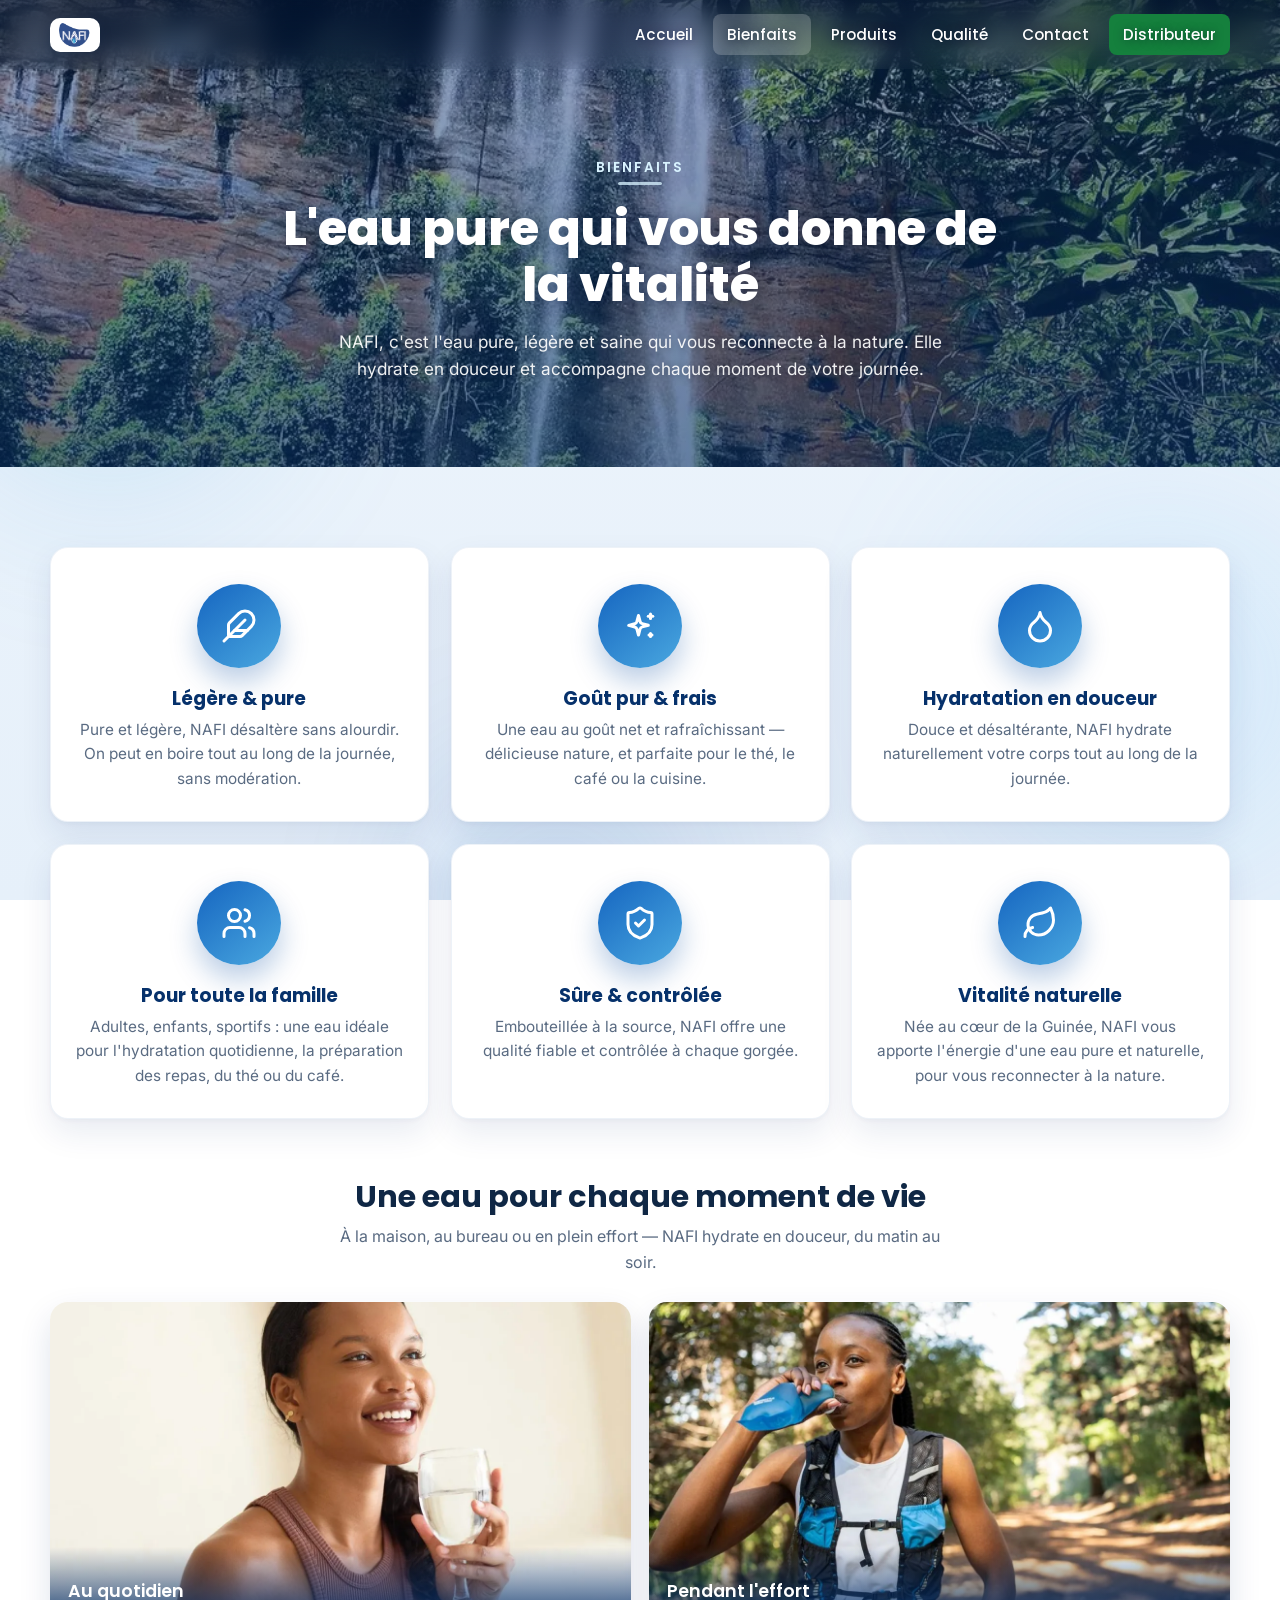
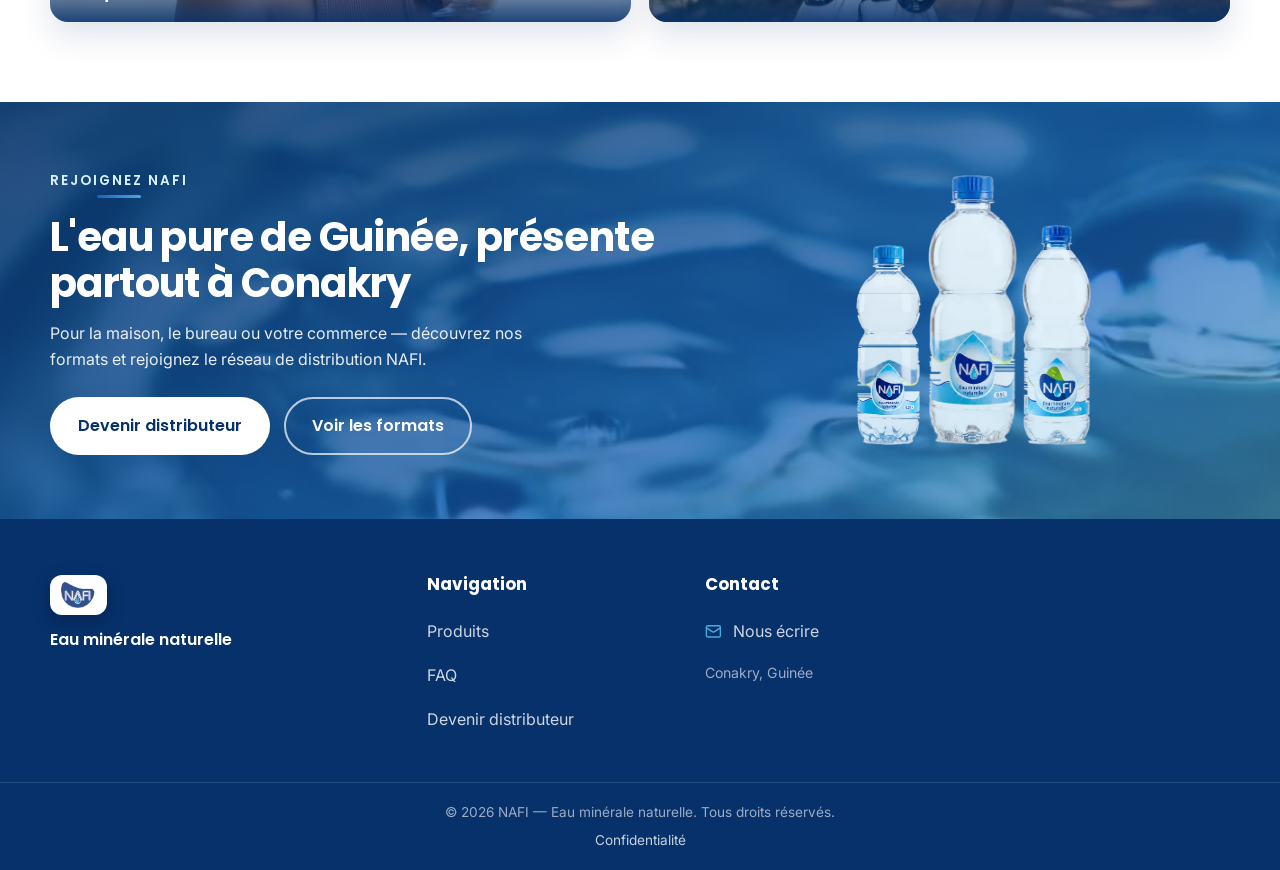
==== bienfaits.html @ 467e8931 "Retrait de l'effet gouttes d'eau (pluie + éclaboussure au clic) - Supprime js/water-drops.js et son " ====
<!DOCTYPE html>
<html lang="fr">
<head>
  <meta charset="UTF-8" />
  <meta name="viewport" content="width=device-width, initial-scale=1.0" />
  <link rel="canonical" href="https://www.eaunafi.com/bienfaits.html" />
  <meta name="theme-color" content="#06316b" />
  <title>Les bienfaits — NAFI eau minérale naturelle</title>
  <meta name="description" content="Pourquoi choisir NAFI : une eau pure, légère et idéale pour toute la famille au quotidien." />
  <link rel="icon" type="image/png" href="images/favicon.png?v=18" />
  <link rel="apple-touch-icon" href="images/apple-touch-icon.png" />
  <link rel="preconnect" href="https://fonts.googleapis.com" />
  <link rel="preconnect" href="https://fonts.gstatic.com" crossorigin />
  <link href="https://fonts.googleapis.com/css2?family=Poppins:wght@400;500;600;700;800&family=Inter:wght@400;500;600&display=swap" rel="stylesheet" />
  <link rel="stylesheet" href="css/style.css?v=18" />
</head>
<body class="page-inner has-banner">
  <a class="skip-link" href="#bienfaits">Aller au contenu</a>

  <div class="scroll-progress" id="scrollProgress" aria-hidden="true"></div>

  <svg width="0" height="0" style="position:absolute" aria-hidden="true" focusable="false">
    <defs>
      <symbol id="i-drop" viewBox="0 0 24 24"><path d="M12 22a7 7 0 0 0 7-7c0-2-1-3.9-3-5.5s-3.5-4-4-6.5c-.5 2.5-2 4.9-4 6.5C6 11.1 5 13 5 15a7 7 0 0 0 7 7z"/></symbol>
      <symbol id="i-shield" viewBox="0 0 24 24"><path d="M20 13c0 5-3.5 7.5-7.66 8.95a1 1 0 0 1-.67-.01C7.5 20.5 4 18 4 13V6a1 1 0 0 1 1-1c2 0 4.5-1.2 6.24-2.72a1.17 1.17 0 0 1 1.52 0C14.51 3.81 17 5 19 5a1 1 0 0 1 1 1z"/></symbol>
      <symbol id="i-shield-check" viewBox="0 0 24 24"><path d="M20 13c0 5-3.5 7.5-7.66 8.95a1 1 0 0 1-.67-.01C7.5 20.5 4 18 4 13V6a1 1 0 0 1 1-1c2 0 4.5-1.2 6.24-2.72a1.17 1.17 0 0 1 1.52 0C14.51 3.81 17 5 19 5a1 1 0 0 1 1 1z"/><path d="m9 12 2 2 4-4"/></symbol>
      <symbol id="i-check" viewBox="0 0 24 24"><circle cx="12" cy="12" r="10"/><path d="m9 12 2 2 4-4"/></symbol>
      <symbol id="i-feather" viewBox="0 0 24 24"><path d="M12.67 19a2 2 0 0 0 1.42-.59l6.15-6.17a6 6 0 0 0-8.49-8.49L5.59 9.91A2 2 0 0 0 5 11.33V18a1 1 0 0 0 1 1z"/><path d="M16 8 2 22"/><path d="M17.5 15H9"/></symbol>
      <symbol id="i-salt" viewBox="0 0 24 24"><path d="M7 11a5 5 0 0 1 10 0"/><path d="M7 11h10v9a1 1 0 0 1-1 1H8a1 1 0 0 1-1-1z"/><path d="M10 7.5v.01"/><path d="M14 7.5v.01"/><path d="M12 6v.01"/></symbol>
      <symbol id="i-scale" viewBox="0 0 24 24"><path d="m16 16 3-8 3 8c-.87.65-1.92 1-3 1s-2.13-.35-3-1z"/><path d="m2 16 3-8 3 8c-.87.65-1.92 1-3 1s-2.13-.35-3-1z"/><path d="M7 21h10"/><path d="M12 3v18"/><path d="M3 7h2c2 0 5-1 7-2 2 1 5 2 7 2h2"/></symbol>
      <symbol id="i-family" viewBox="0 0 24 24"><path d="M16 21v-2a4 4 0 0 0-4-4H6a4 4 0 0 0-4 4v2"/><circle cx="9" cy="7" r="4"/><path d="M22 21v-2a4 4 0 0 0-3-3.87"/><path d="M16 3.13a4 4 0 0 1 0 7.75"/></symbol>
      <symbol id="i-leaf" viewBox="0 0 24 24"><path d="M11 20A7 7 0 0 1 9.8 6.1C15.5 5 17 4.48 19 2c1 2 2 4.18 2 8 0 5.5-4.78 10-10 10z"/><path d="M2 21c0-3 1.85-5.36 5.08-6"/></symbol>
      <symbol id="i-mountain" viewBox="0 0 24 24"><path d="m8 3 4 8 5-5 5 15H2z"/></symbol>
      <symbol id="i-filter" viewBox="0 0 24 24"><path d="M22 3H2l8 9.46V19l4 2v-8.54z"/></symbol>
      <symbol id="i-sparkles" viewBox="0 0 24 24"><path d="M9.94 14.06a2 2 0 0 0-1.44-1.44l-4.06-1.06 4.06-1.06A2 2 0 0 0 9.94 9L11 4.94 12.06 9a2 2 0 0 0 1.44 1.44l4.06 1.06-4.06 1.06A2 2 0 0 0 12.06 14L11 18.06z"/><path d="M19 4v3"/><path d="M20.5 5.5h-3"/><path d="M19 17v2"/><path d="M20 18h-2"/></symbol>
      <symbol id="i-flask" viewBox="0 0 24 24"><path d="M14 2v6a2 2 0 0 0 .24.96l5.51 10.08A2 2 0 0 1 18 22H6a2 2 0 0 1-1.75-2.96l5.51-10.08A2 2 0 0 0 10 8V2"/><path d="M6.45 15h11.1"/><path d="M8.5 2h7"/></symbol>
      <symbol id="i-factory" viewBox="0 0 24 24"><path d="M2 20a2 2 0 0 0 2 2h16a2 2 0 0 0 2-2V8l-7 5V8l-7 5V4a2 2 0 0 0-2-2H4a2 2 0 0 0-2 2z"/><path d="M7 18h.01"/><path d="M12 18h.01"/><path d="M17 18h.01"/></symbol>
      <symbol id="i-truck" viewBox="0 0 24 24"><path d="M14 18V6a2 2 0 0 0-2-2H4a2 2 0 0 0-2 2v11a1 1 0 0 0 1 1h2"/><path d="M14 9h4l4 4v4a1 1 0 0 1-1 1h-2"/><circle cx="7.5" cy="18.5" r="2.5"/><circle cx="17.5" cy="18.5" r="2.5"/></symbol>
      <symbol id="i-target" viewBox="0 0 24 24"><circle cx="12" cy="12" r="10"/><circle cx="12" cy="12" r="6"/><circle cx="12" cy="12" r="2"/></symbol>
      <symbol id="i-globe" viewBox="0 0 24 24"><circle cx="12" cy="12" r="10"/><path d="M12 2a14.5 14.5 0 0 0 0 20 14.5 14.5 0 0 0 0-20"/><path d="M2 12h20"/></symbol>
      <symbol id="i-phone" viewBox="0 0 24 24"><path d="M13.83 16.57a1 1 0 0 0 1.21-.3l.36-.47A2 2 0 0 1 17 15h3a2 2 0 0 1 2 2v3a2 2 0 0 1-2 2A18 18 0 0 1 2 4a2 2 0 0 1 2-2h3a2 2 0 0 1 2 2v3a2 2 0 0 1-.8 1.6l-.47.35a1 1 0 0 0-.29 1.23 14 14 0 0 0 6.39 6.39z"/></symbol>
      <symbol id="i-mail" viewBox="0 0 24 24"><rect width="20" height="16" x="2" y="4" rx="2"/><path d="m22 7-8.97 5.7a1.94 1.94 0 0 1-2.06 0L2 7"/></symbol>
      <symbol id="i-chat" viewBox="0 0 24 24"><path d="M7.9 20A9 9 0 1 0 4 16.1L2 22z"/></symbol>
      <symbol id="i-file" viewBox="0 0 24 24"><path d="M15 2H6a2 2 0 0 0-2 2v16a2 2 0 0 0 2 2h12a2 2 0 0 0 2-2V7z"/><path d="M14 2v4a2 2 0 0 0 2 2h4"/><path d="M16 13H8"/><path d="M16 17H8"/><path d="M10 9H8"/></symbol>
      <symbol id="i-handshake" viewBox="0 0 24 24"><path d="m11 17 2 2a1 1 0 1 0 3-3"/><path d="m14 14 2.5 2.5a1 1 0 1 0 3-3l-3.88-3.88a3 3 0 0 0-4.24 0l-.88.88a1 1 0 1 1-3-3l2.81-2.81a5.79 5.79 0 0 1 7.06-.87l.47.28a2 2 0 0 0 1.42.25L21 4"/><path d="m21 3 1 11h-2"/><path d="M3 3 2 14l6.5 6.5a1 1 0 1 0 3-3"/><path d="M3 4h8"/></symbol>
      <symbol id="i-facebook" viewBox="0 0 24 24"><path d="M22 12a10 10 0 1 0-11.56 9.88v-6.99H7.9V12h2.54V9.8c0-2.5 1.49-3.89 3.78-3.89 1.09 0 2.24.2 2.24.2v2.46h-1.26c-1.24 0-1.63.77-1.63 1.56V12h2.78l-.44 2.89h-2.34v6.99A10 10 0 0 0 22 12z"/></symbol>
      <symbol id="i-instagram" viewBox="0 0 24 24"><rect width="20" height="20" x="2" y="2" rx="5"/><path d="M16 11.37A4 4 0 1 1 12.63 8 4 4 0 0 1 16 11.37z"/><line x1="17.5" x2="17.51" y1="6.5" y2="6.5"/></symbol>
      <symbol id="i-flag-gn" viewBox="0 0 30 20" preserveAspectRatio="none"><rect width="10" height="20" x="0" fill="#ce1126"/><rect width="10" height="20" x="10" fill="#fcd116"/><rect width="10" height="20" x="20" fill="#009460"/></symbol>
    </defs>
  </svg>

  <!-- ===================== NAVBAR ===================== -->
  <header class="navbar" id="navbar">
    <div class="container nav-inner">
      <a href="index.html" class="brand" aria-label="NAFI - Accueil">
        <img src="images/logo-nafi.png" alt="Logo NAFI" class="brand-logo" data-fallback="logo" />
      </a>

      <nav class="nav-links" id="navLinks" aria-label="Navigation principale">
        <a href="index.html">Accueil</a>
        <a href="bienfaits.html" class="active">Bienfaits</a>
        <a href="produits.html">Produits</a>
        <a href="qualite.html">Qualité</a>
        <a href="contact.html">Contact</a>
        <a href="contact.html#distributeur" class="nav-cta">Distributeur</a>
      </nav>

      <button class="burger" id="burger" aria-label="Ouvrir le menu" aria-expanded="false">
        <span></span><span></span><span></span>
      </button>
    </div>
  </header>

  <!-- ===================== EN-TÊTE DE PAGE ===================== -->
  <section class="page-hero page-hero--bienfaits" aria-label="Bienfaits NAFI">
    <div class="container page-hero-inner reveal">
      <span class="eyebrow">Bienfaits</span>
      <h1>L'eau pure qui vous donne de la vitalité</h1>
      <p class="lead">NAFI, c'est l'eau pure, légère et saine qui vous reconnecte à la nature. Elle hydrate en douceur et accompagne chaque moment de votre journée.</p>
    </div>
  </section>

<section class="section bienfaits" id="bienfaits">
    <div class="container">

      <div class="benefits-grid">
        <article class="benefit-card reveal">
          <div class="benefit-icon"><svg class="ico" aria-hidden="true"><use href="#i-feather"/></svg></div>
          <h3>Légère &amp; pure</h3>
          <p>Pure et légère, NAFI désaltère sans alourdir. On peut en boire tout au long de la journée, sans modération.</p>
        </article>

        <article class="benefit-card reveal">
          <div class="benefit-icon"><svg class="ico" aria-hidden="true"><use href="#i-sparkles"/></svg></div>
          <h3>Goût pur &amp; frais</h3>
          <p>Une eau au goût net et rafraîchissant — délicieuse nature, et parfaite pour le thé, le café ou la cuisine.</p>
        </article>

        <article class="benefit-card reveal">
          <div class="benefit-icon"><svg class="ico" aria-hidden="true"><use href="#i-drop"/></svg></div>
          <h3>Hydratation en douceur</h3>
          <p>Douce et désaltérante, NAFI hydrate naturellement votre corps tout au long de la journée.</p>
        </article>

        <article class="benefit-card reveal">
          <div class="benefit-icon"><svg class="ico" aria-hidden="true"><use href="#i-family"/></svg></div>
          <h3>Pour toute la famille</h3>
          <p>Adultes, enfants, sportifs : une eau idéale pour l'hydratation quotidienne, la préparation des repas, du thé ou du café.</p>
        </article>

        <article class="benefit-card reveal">
          <div class="benefit-icon"><svg class="ico" aria-hidden="true"><use href="#i-shield-check"/></svg></div>
          <h3>Sûre &amp; contrôlée</h3>
          <p>Embouteillée à la source, NAFI offre une qualité fiable et contrôlée à chaque gorgée.</p>
        </article>

        <article class="benefit-card reveal">
          <div class="benefit-icon"><svg class="ico" aria-hidden="true"><use href="#i-leaf"/></svg></div>
          <h3>Vitalité naturelle</h3>
          <p>Née au cœur de la Guinée, NAFI vous apporte l'énergie d'une eau pure et naturelle, pour vous reconnecter à la nature.</p>
        </article>
      </div>

      <!-- Bande lifestyle : une eau pour chaque moment -->
      <div class="lifestyle-head reveal">
        <h3>Une eau pour chaque moment de vie</h3>
        <p>À la maison, au bureau ou en plein effort — NAFI hydrate en douceur, du matin au soir.</p>
      </div>
      <div class="lifestyle-strip reveal">
        <figure class="ls-item">
          <picture><source srcset="images/lifestyle/quotidien.webp" type="image/webp" /><img src="images/lifestyle/quotidien.jpg" alt="Jeune femme souriante buvant un verre d'eau NAFI" loading="lazy" /></picture>
          <figcaption>Au quotidien</figcaption>
        </figure>
        <figure class="ls-item">
          <picture><source srcset="images/lifestyle/sport.webp" type="image/webp" /><img src="images/lifestyle/sport.jpg" alt="Sportive s'hydratant pendant une course en forêt" loading="lazy" /></picture>
          <figcaption>Pendant l'effort</figcaption>
        </figure>
      </div>
    </div>
  </section>

<section class="cta-banner" aria-label="Rejoindre NAFI">
    <video class="cta-video" autoplay muted loop playsinline preload="auto" poster="videos/water-ripples.jpg" aria-hidden="true"><source src="videos/water-ripples.mp4" type="video/mp4" /></video>
    <div class="cta-vidtint" aria-hidden="true"></div>
    <div class="cta-bubbles" aria-hidden="true"><span></span><span></span><span></span><span></span><span></span></div>
    <div class="container cta-inner">
      <div class="cta-text reveal">
        <span class="eyebrow eyebrow--light">Rejoignez NAFI</span>
        <h2>L'eau pure de Guinée, présente partout à Conakry</h2>
        <p>Pour la maison, le bureau ou votre commerce — découvrez nos formats et rejoignez le réseau de distribution NAFI.</p>
        <div class="cta-actions">
          <a href="contact.html#distributeur" class="btn btn-light">Devenir distributeur</a>
          <a href="produits.html" class="btn btn-outline-light">Voir les formats</a>
        </div>
      </div>
      <div class="cta-bottles reveal" aria-hidden="true">
        <picture><source srcset="images/bottles/nafi-033.webp" type="image/webp" /><img src="images/bottles/nafi-033.png" alt="" class="cta-bottle cta-bottle--sm" loading="lazy" /></picture>
        <picture><source srcset="images/bottles/nafi-05.webp" type="image/webp" /><img src="images/bottles/nafi-05.png" alt="" class="cta-bottle cta-bottle--lg" loading="lazy" /></picture>
        <picture><source srcset="images/bottles/nafi-15.webp" type="image/webp" /><img src="images/bottles/nafi-15.png" alt="" class="cta-bottle cta-bottle--md" loading="lazy" /></picture>
      </div>
    </div>
  </section>

<footer class="footer">
    <div class="container footer-inner">
      <div class="footer-brand">
        <img src="images/logo-nafi.png" alt="Logo NAFI" class="footer-logo" data-fallback="logo" />
        <p class="footer-tagline">Eau minérale naturelle</p>
      </div>

      <div class="footer-col">
        <h4>Navigation</h4>
        <a href="produits.html">Produits</a>
        <a href="contact.html#faq">FAQ</a>
        <a href="contact.html#distributeur">Devenir distributeur</a>
      </div>

      <div class="footer-col">
        <h4>Contact</h4>
        <a href="contact.html"><svg class="ico ico-link" aria-hidden="true"><use href="#i-mail"/></svg> Nous écrire</a>
        <p class="footer-city">Conakry, Guinée</p>
      </div>
    </div>
    <div class="footer-bottom">
      <p>© <span id="year"></span> NAFI — Eau minérale naturelle. Tous droits réservés.</p>
      <p class="footer-bottom-links"><a href="confidentialite.html">Confidentialité</a></p>
    </div>
  </footer>

<button class="to-top" id="toTop" aria-label="Revenir en haut de la page" title="Haut de page">
    <svg viewBox="0 0 24 24" width="22" height="22" fill="none" stroke="currentColor" stroke-width="2.5" stroke-linecap="round" stroke-linejoin="round" aria-hidden="true">
      <path d="M12 19V5M5 12l7-7 7 7" />
    </svg>
  </button>

  <script src="js/main.js?v=18"></script>
</body>
</html>
---- css/style.css ----
/* ============================================================
   NAFI — Eau minérale naturelle
   Palette : bleu profond + bleu clair + blanc, accent vert
   Mobile-first, léger, animations "eau" douces
   ============================================================ */

:root {
  --blue-deep: #06316b;
  --blue-deep-2: #0a3d7a;
  --blue: #1565c0;
  --blue-light: #4aa8e0;
  --blue-soft: #e8f4fc;
  --green: #2ecc71;
  --green-dark: #27ae60;
  --green-cta: #15803d;
  --green-cta-dark: #0f6a33;
  --cyan: #d9f3ff;
  --white: #ffffff;
  --ink: #0f2745;
  --muted: #5a6b82;
  --line: #e2eaf3;
  --shadow-sm: 0 4px 14px rgba(6, 49, 107, 0.08);
  --shadow-md: 0 12px 34px rgba(6, 49, 107, 0.12);
  --shadow-lg: 0 24px 60px rgba(6, 49, 107, 0.18);
  --radius: 18px;
  --radius-sm: 12px;
  --max: 1180px;
  --font-head: "Poppins", system-ui, sans-serif;
  --font-body: "Inter", system-ui, sans-serif;
}

* { margin: 0; padding: 0; box-sizing: border-box; }

html { scroll-behavior: smooth; scroll-padding-top: 72px; }

body {
  font-family: var(--font-body);
  color: var(--ink);
  background: var(--white);
  line-height: 1.65;
  -webkit-font-smoothing: antialiased;
  overflow-x: hidden;
}

h1, h2, h3, h4 { font-family: var(--font-head); line-height: 1.15; color: var(--blue-deep); }

a { color: inherit; text-decoration: none; }
img { max-width: 100%; display: block; }

.container { width: min(100% - 40px, var(--max)); margin-inline: auto; }

/* ---------- Image fallback (avant ajout des vraies photos) ---------- */
.img-missing {
  background: linear-gradient(135deg, var(--blue-light), var(--blue-deep));
  position: relative;
  min-height: 180px;
  border-radius: var(--radius-sm);
}
.img-missing::after {
  content: attr(data-label);
  position: absolute; inset: 0;
  display: flex; align-items: center; justify-content: center;
  color: rgba(255,255,255,.9); font-family: var(--font-head);
  font-weight: 600; font-size: .85rem; text-align: center; padding: 12px;
  letter-spacing: .3px;
}

/* ============================= BUTTONS ============================= */
.btn {
  display: inline-flex; align-items: center; justify-content: center; gap: 8px;
  font-family: var(--font-head); font-weight: 600; font-size: 1rem;
  padding: 14px 26px; border-radius: 50px; border: 2px solid transparent;
  cursor: pointer; transition: transform .25s ease, box-shadow .25s ease, background .25s ease;
  white-space: nowrap;
}
.btn-sm { padding: 10px 20px; font-size: .9rem; }
.btn-block { width: 100%; }
.btn-primary {
  background: linear-gradient(135deg, var(--blue), var(--blue-deep));
  color: var(--white); box-shadow: 0 8px 22px rgba(21, 101, 192, .35);
}
.btn-primary:hover { transform: translateY(-3px); box-shadow: 0 14px 30px rgba(21, 101, 192, .45); }
.btn-outline {
  background: rgba(255,255,255,.1); color: var(--white); border-color: rgba(255,255,255,.7);
  backdrop-filter: blur(4px);
}
.btn-outline:hover { background: var(--white); color: var(--blue-deep); transform: translateY(-3px); }
.btn-light {
  background: var(--white); color: var(--blue-deep); box-shadow: 0 8px 22px rgba(6,49,107,.20);
}
.btn-light:hover { transform: translateY(-3px); box-shadow: 0 14px 30px rgba(6,49,107,.28); }
.btn-outline-light { background: transparent; color: var(--white); border-color: rgba(255,255,255,.7); }
.btn-outline-light:hover { background: rgba(255,255,255,.16); transform: translateY(-3px); }

/* ============================= NAVBAR ============================= */
.navbar {
  position: fixed; top: 0; left: 0; width: 100%; z-index: 1000;
  padding: 14px 0; transition: background .35s ease, box-shadow .35s ease, padding .35s ease;
}
.navbar.scrolled {
  background: rgba(255,255,255,.92); backdrop-filter: blur(12px);
  box-shadow: var(--shadow-sm); padding: 8px 0;
}
.nav-inner { display: flex; align-items: center; justify-content: space-between; }
.brand { display: flex; align-items: center; gap: 10px; }
.brand-logo {
  height: 34px; width: auto;
  background: #fff; padding: 5px 9px; border-radius: 10px;
  box-shadow: 0 3px 12px rgba(3, 22, 50, .22);
}
.brand-logo.img-missing { width: 42px; min-height: 42px; border-radius: 50%; }
.brand-text {
  font-family: var(--font-head); font-weight: 800; font-size: 1.5rem; letter-spacing: 1px;
  color: var(--white); transition: color .35s ease;
}
.navbar.scrolled .brand-text { color: var(--blue-deep); }

/* Pages internes (sans hero sombre) : navbar solide dès le départ + espace sous la barre fixe */
body.page-inner { padding-top: 66px; }
body.page-inner .navbar { background: rgba(255,255,255,.95); backdrop-filter: blur(12px); box-shadow: var(--shadow-sm); }
body.page-inner .brand-text { color: var(--blue-deep); }
body.page-inner .nav-links a { color: var(--ink); }
body.page-inner .nav-links a:hover { background: var(--blue-soft); color: var(--blue-deep); }
body.page-inner .nav-links a.active { color: var(--blue); background: var(--blue-soft); }
body.page-inner .nav-cta, body.page-inner .nav-links a.nav-cta { color: var(--white); }
body.page-inner .burger span { background: var(--blue-deep); }

.nav-links { display: flex; align-items: center; gap: 6px; }
.nav-links a {
  font-family: var(--font-head); font-weight: 500; font-size: .95rem;
  color: var(--white); padding: 8px 14px; border-radius: 8px; transition: color .25s, background .25s;
}
.navbar.scrolled .nav-links a { color: var(--ink); }
.nav-links a:hover { color: var(--blue-light); }
.navbar.scrolled .nav-links a:hover { background: var(--blue-soft); color: var(--blue-deep); }
.nav-cta {
  background: var(--green-cta); color: var(--white) !important; font-weight: 600;
}
.nav-cta:hover { background: var(--green-cta-dark) !important; }

.burger { display: none; flex-direction: column; gap: 5px; background: none; border: 0; cursor: pointer; padding: 6px; }
.burger span { width: 26px; height: 3px; border-radius: 3px; background: var(--white); transition: .3s; }
.navbar.scrolled .burger span { background: var(--blue-deep); }
.burger.open span:nth-child(1) { transform: translateY(8px) rotate(45deg); }
.burger.open span:nth-child(2) { opacity: 0; }
.burger.open span:nth-child(3) { transform: translateY(-8px) rotate(-45deg); }

/* ============================= HERO ============================= */
.hero {
  position: relative; min-height: 100svh; display: flex; align-items: center;
  background:
    radial-gradient(1200px 600px at 80% -10%, rgba(74,168,224,.45), transparent 60%),
    linear-gradient(160deg, var(--blue-deep) 0%, var(--blue) 55%, var(--blue-light) 120%);
  padding-top: 90px; overflow: hidden;
}
.hero-inner {
  display: grid; grid-template-columns: 1fr; gap: 30px; align-items: center;
  position: relative; z-index: 4; padding-bottom: 70px;
}

/* Fond du hero : vidéo (legacy) OU image de bouteilles */
.hero-video,
.hero-bg-img {
  position: absolute; inset: 0; width: 100%; height: 100%;
  object-fit: cover; object-position: 50% 50%; z-index: 0; border: 0; background: transparent;
}
.hero-bg-img { animation: heroOpen 1.2s cubic-bezier(.22,1,.36,1) both; }
/* Canvas d'effet d'eau interactif (au-dessus de l'image, sous le contenu) */
.hero-ripple-canvas {
  position: absolute; inset: 0; width: 100%; height: 100%;
  z-index: 0; pointer-events: none;
  animation: heroOpen 1.2s cubic-bezier(.22,1,.36,1) both;
}
/* Animation d'ouverture du hero : le fond se révèle en fondu + léger zoom */
@keyframes heroOpen { from { opacity: 0; transform: scale(1.07); } to { opacity: 1; transform: scale(1); } }
@media (prefers-reduced-motion: reduce) { .hero-bg-img, .hero-ripple-canvas { animation: none; } }
/* Mobile : image en bannière (photo entière visible, nette) + texte en dessous sur le fond bleu */
@media (max-width: 760px) {
  .hero { display: block; min-height: auto; padding-top: 76px; }
  .hero-bg-img { position: static; width: calc(100% - 32px); margin: 6px 16px 0; height: auto; border-radius: 22px; box-shadow: 0 16px 36px rgba(3,28,68,.45); animation: heroFade .9s ease both; }
  .hero-ripple-canvas { display: none; }
  .hero-inner { padding: 28px 0 72px; }
  .scroll-cue { display: none !important; }
}
@keyframes heroFade { from { opacity: 0; } to { opacity: 1; } }
.hero-overlay {
  position: absolute; inset: 0; z-index: 1; pointer-events: none;
  background: linear-gradient(160deg, rgba(6,49,107,.55), rgba(21,101,192,.30) 55%, rgba(74,168,224,.22));
}

/* Caustiques : reflets d'eau qui ondulent lentement (effet vidéo) */
.hero-caustics {
  position: absolute; inset: -20%; z-index: 1; pointer-events: none; opacity: .5;
  background:
    radial-gradient(closest-side at 20% 30%, rgba(255,255,255,.20), transparent 70%),
    radial-gradient(closest-side at 70% 20%, rgba(217,243,255,.18), transparent 70%),
    radial-gradient(closest-side at 45% 65%, rgba(255,255,255,.16), transparent 70%),
    radial-gradient(closest-side at 85% 75%, rgba(217,243,255,.14), transparent 70%);
  background-size: 60% 60%, 55% 55%, 65% 65%, 50% 50%;
  mix-blend-mode: screen; filter: blur(2px); will-change: transform;
  animation: caustics-drift 18s ease-in-out infinite alternate;
}
/* transform uniquement (compositeur GPU) — plus de blur animé coûteux */
@keyframes caustics-drift {
  0%   { transform: translate3d(0,0,0) scale(1); }
  50%  { transform: translate3d(3%, -2%, 0) scale(1.08); }
  100% { transform: translate3d(-2%, 3%, 0) scale(1.04); }
}

/* Rayons de lumière sous-marins (god rays) */
.hero-rays { position: absolute; inset: 0; z-index: 1; pointer-events: none; overflow: hidden; }
.hero-rays span {
  position: absolute; top: -30%; left: 50%; width: 14vw; height: 160%;
  background: linear-gradient(to bottom, rgba(255,255,255,.22), rgba(255,255,255,0) 75%);
  transform-origin: top center; filter: blur(6px); mix-blend-mode: screen;
  animation: ray-sway 9s ease-in-out infinite;
}
.hero-rays span:nth-child(1){ left: 12%; transform: rotate(14deg); animation-duration: 11s; }
.hero-rays span:nth-child(2){ left: 30%; transform: rotate(9deg);  animation-duration: 8s;  animation-delay: -2s; opacity:.8; }
.hero-rays span:nth-child(3){ left: 52%; transform: rotate(12deg); animation-duration: 13s; animation-delay: -4s; }
.hero-rays span:nth-child(4){ left: 72%; transform: rotate(7deg);  animation-duration: 10s; animation-delay: -1s; opacity:.7; }
.hero-rays span:nth-child(5){ left: 88%; transform: rotate(15deg); animation-duration: 12s; animation-delay: -5s; opacity:.6; }
@keyframes ray-sway {
  0%,100% { transform: rotate(10deg) translateX(0); opacity: .35; }
  50%     { transform: rotate(13deg) translateX(2vw); opacity: .85; }
}
.origin-badge {
  display: inline-flex; align-items: center; gap: 8px; background: rgba(255,255,255,.14);
  border: 1px solid rgba(255,255,255,.3); color: var(--white); font-weight: 600;
  font-family: var(--font-head); padding: 8px 16px; border-radius: 50px; font-size: .9rem;
  backdrop-filter: blur(4px); margin-bottom: 22px;
}
.origin-badge .flag { font-size: 1.1rem; }
.hero-title { color: var(--white); font-size: clamp(2.6rem, 9vw, 4.6rem); font-weight: 800; letter-spacing: -0.02em; line-height: 1.1; text-shadow: 0 2px 24px rgba(3,18,46,.5); }
.accent-water {
  background: linear-gradient(90deg, #d9f3ff, var(--blue-light));
  -webkit-background-clip: text; background-clip: text; color: transparent;
  position: relative;
  filter: drop-shadow(0 2px 16px rgba(3,18,46,.5));
}
.hero-tagline { color: rgba(255,255,255,.95); font-size: clamp(1.05rem, 4vw, 1.3rem); margin: 18px 0 30px; max-width: 460px; text-shadow: 0 2px 16px rgba(3,18,46,.5); }
.hero-buttons { display: flex; flex-wrap: wrap; gap: 14px; }

.hero-visual { position: relative; display: flex; justify-content: center; align-items: center; min-height: 320px; }
.hero-bottle-stage { position: relative; display: flex; flex-direction: column; align-items: center; z-index: 2; }
.hero-bottle {
  max-height: 72vh; width: auto;
  filter: drop-shadow(0 34px 46px rgba(3,28,68,.55));
  animation: bottleFloat 6s ease-in-out infinite;
  transform-origin: 50% 90%; will-change: transform;
}
.hero-bottle.img-missing { width: 260px; min-height: 420px; }
/* reflet au sol */
.hero-bottle-reflection {
  width: 58%; height: 26px; margin-top: -6px; border-radius: 50%;
  background: radial-gradient(ellipse at center, rgba(3,28,68,.45), transparent 70%);
  filter: blur(4px); animation: shadowPulse 6s ease-in-out infinite;
}
.hero-glow {
  position: absolute; width: 380px; height: 380px; border-radius: 50%; top: 50%; left: 50%;
  transform: translate(-50%,-55%);
  background: radial-gradient(circle, rgba(255,255,255,.5), transparent 65%);
  filter: blur(12px); z-index: 1; animation: pulse 7s ease-in-out infinite;
}
@keyframes floaty { 0%,100%{ transform: translateY(0) } 50%{ transform: translateY(-18px) } }
/* flottement + balancement 3D subtil facon casamancaise */
@keyframes bottleFloat {
  0%   { transform: translateY(0)     rotate(-1.6deg); }
  50%  { transform: translateY(-22px) rotate(1.6deg); }
  100% { transform: translateY(0)     rotate(-1.6deg); }
}
@keyframes shadowPulse {
  0%,100% { transform: scaleX(1);   opacity: .55; }
  50%     { transform: scaleX(.82); opacity: .3; }
}
@keyframes pulse { 0%,100%{ transform: translate(-50%,-55%) scale(1); opacity:.65 } 50%{ transform: translate(-50%,-55%) scale(1.08); opacity:1 } }

/* bulles montantes */
.hero-bg-bubbles { position: absolute; inset: 0; z-index: 2; overflow: hidden; pointer-events: none; }
.hero-bg-bubbles span {
  position: absolute; bottom: -60px; border-radius: 50%;
  background: radial-gradient(circle at 30% 30%, rgba(255,255,255,.6), rgba(255,255,255,.05));
  animation: rise linear infinite;
}
.hero-bg-bubbles span:nth-child(1){ left:8%;  width:18px; height:18px; animation-duration:11s; }
.hero-bg-bubbles span:nth-child(2){ left:22%; width:10px; height:10px; animation-duration:9s;  animation-delay:1s; }
.hero-bg-bubbles span:nth-child(3){ left:45%; width:24px; height:24px; animation-duration:14s; animation-delay:2s; }
.hero-bg-bubbles span:nth-child(4){ left:65%; width:12px; height:12px; animation-duration:10s; animation-delay:.5s; }
.hero-bg-bubbles span:nth-child(5){ left:80%; width:20px; height:20px; animation-duration:13s; animation-delay:3s; }
.hero-bg-bubbles span:nth-child(6){ left:92%; width:9px;  height:9px;  animation-duration:8s;  animation-delay:1.5s; }
.hero-bg-bubbles span:nth-child(7){ left:15%; width:7px;  height:7px;  animation-duration:7s;  animation-delay:2.5s; }
.hero-bg-bubbles span:nth-child(8){ left:35%; width:14px; height:14px; animation-duration:12s; animation-delay:4s; }
.hero-bg-bubbles span:nth-child(9){ left:58%; width:8px;  height:8px;  animation-duration:9.5s;animation-delay:1.2s; }
.hero-bg-bubbles span:nth-child(10){left:74%; width:16px; height:16px; animation-duration:15s; animation-delay:.8s; }
@keyframes rise {
  0%   { transform: translateY(0) translateX(0); opacity: 0; }
  10%  { opacity: .9; }
  50%  { transform: translateY(-55svh) translateX(10px); }
  90%  { opacity: .7; }
  100% { transform: translateY(-110svh) translateX(-6px); opacity: 0; }
}

/* vague */
.wave-wrap { position: absolute; bottom: -1px; left: 0; width: 100%; line-height: 0; z-index: 3; }
.waves { width: 100%; height: 90px; }
.wave-parallax use { animation: moveWave 12s cubic-bezier(.55,.5,.45,.5) infinite; }
.wave-parallax use:nth-child(1){ animation-delay:-2s; animation-duration:9s; }
.wave-parallax use:nth-child(2){ animation-delay:-3s; animation-duration:12s; }
.wave-parallax use:nth-child(3){ animation-delay:-4s; animation-duration:6s; }
.wave-parallax use:nth-child(4){ animation-delay:-5s; animation-duration:16s; }
@keyframes moveWave { 0%{ transform: translateX(-90px) } 100%{ transform: translateX(85px) } }

/* ============================= ICÔNES SVG ============================= */
.ico {
  width: 1em; height: 1em; flex-shrink: 0; fill: none; stroke: currentColor;
  stroke-width: 2; stroke-linecap: round; stroke-linejoin: round; vertical-align: -.12em;
}
.ico--fill { fill: currentColor; stroke: none; }
.flag-gn {
  width: 1.5em; height: 1em; border-radius: 3px; overflow: hidden; display: inline-block;
  vertical-align: -.15em; box-shadow: 0 0 0 1px rgba(0,0,0,.1); flex-shrink: 0;
}
.flag-gn--lg { width: 2.4em; height: 1.6em; border-radius: 5px; }

/* couleurs par conteneur */
.feature-icon .ico, .benefit-icon .ico, .step-ico .ico { stroke: var(--blue); }
.certif-ico { stroke: var(--blue); }
.pillar-ico { stroke: var(--green-dark); }
.hero-trust .ico { stroke: var(--cyan); }
.ico-link { width: 1.05em; height: 1.05em; vertical-align: -.2em; margin-right: 7px; }
.footer-col a .ico-link { stroke: var(--blue-light); }
.footer-col a:hover .ico-link { stroke: var(--white); }

/* ============================= SECTIONS ============================= */
.section { padding: 80px 0; }
.section-head { text-align: center; max-width: 720px; margin: 0 auto 50px; }
.eyebrow {
  display: inline-block; font-family: var(--font-head); font-weight: 600; font-size: .85rem;
  text-transform: uppercase; letter-spacing: 2px; color: var(--green-dark);
  padding-bottom: 6px; position: relative; margin-bottom: 16px;
}
.eyebrow::after { content:""; position:absolute; bottom:0; left:50%; transform:translateX(-50%); width:36px; height:3px; background:var(--green); border-radius:3px; }
.section-head h1, .section-head h2 { font-size: clamp(1.8rem, 6vw, 2.6rem); }
.section-head h1, .section-head h2, .story-text h2, .cta-text h2 { letter-spacing: -0.015em; }
.lead { color: var(--muted); font-size: 1.05rem; margin-top: 16px; line-height: 1.55; }

/* ---------- La marque ---------- */
.marque { background: linear-gradient(180deg, var(--white), var(--blue-soft)); }
.marque-grid { display: grid; grid-template-columns: 1fr; gap: 22px; }
.feature-card {
  background: #fff; border: 1px solid var(--line); border-radius: var(--radius);
  padding: 36px 24px 30px; box-shadow: var(--shadow-sm);
  display: flex; flex-direction: column; align-items: center; text-align: center;
  transition: transform .3s cubic-bezier(.22,1,.36,1), box-shadow .3s, border-color .3s;
}
.feature-card:hover { transform: translateY(-8px); box-shadow: var(--shadow-lg); border-color: var(--blue-light); }
.feature-icon {
  width: 84px; height: 84px; border-radius: 50%; display: grid; place-items: center;
  background: linear-gradient(135deg, #fff, var(--blue-soft));
  box-shadow: 0 12px 26px rgba(6,49,107,.14); border: 1px solid var(--line);
  margin-bottom: 20px; transition: transform .35s, box-shadow .35s;
}
.feature-card:hover .feature-icon { transform: translateY(-4px) scale(1.06); box-shadow: 0 18px 32px rgba(6,49,107,.22); }
.feature-icon .ico { width: 36px; height: 36px; }
.feature-card h3 { font-size: 1.2rem; margin-bottom: 8px; }
.feature-card p { color: var(--muted); font-size: .96rem; line-height: 1.6; }
.quality-banner {
  margin-top: 40px; text-align: center; background: linear-gradient(135deg, var(--blue-deep), var(--blue));
  color: var(--white); padding: 24px; border-radius: var(--radius); border-left: 5px solid var(--green);
}
.quality-banner strong { color: var(--cyan); }

/* ---------- Bienfaits ---------- */
.bienfaits { background: var(--white); }
.benefits-grid { display: grid; grid-template-columns: 1fr; gap: 22px; }
.benefit-card {
  background: #fff; border: 1px solid var(--line); border-radius: var(--radius);
  padding: 36px 24px 30px; box-shadow: var(--shadow-sm);
  display: flex; flex-direction: column; align-items: center; text-align: center;
  transition: transform .3s cubic-bezier(.22,1,.36,1), box-shadow .3s, border-color .3s;
}
.benefit-card:hover { transform: translateY(-8px); box-shadow: var(--shadow-lg); border-color: var(--blue-light); }
.benefit-icon {
  width: 84px; height: 84px; border-radius: 50%; display: grid; place-items: center;
  background: linear-gradient(135deg, #fff, var(--blue-soft));
  box-shadow: 0 12px 26px rgba(6,49,107,.14); border: 1px solid var(--line);
  margin-bottom: 20px; transition: transform .35s, box-shadow .35s;
}
.benefit-card:hover .benefit-icon { transform: translateY(-4px) scale(1.06); box-shadow: 0 18px 32px rgba(6,49,107,.22); }
.benefit-icon .ico { width: 36px; height: 36px; }
.benefit-card h3 { font-size: 1.18rem; margin-bottom: 8px; color: var(--blue-deep); }
.benefit-card p { color: var(--muted); font-size: .96rem; line-height: 1.6; }

/* ---------- Produits ---------- */
.products-grid { display: grid; grid-template-columns: 1fr; gap: 24px; }
.product-card {
  background: var(--white); border: 1px solid var(--line); border-radius: var(--radius);
  padding: 26px 22px; text-align: center; box-shadow: var(--shadow-sm);
  transition: transform .3s, box-shadow .3s; position: relative;
}
.product-card:hover { transform: translateY(-8px); box-shadow: var(--shadow-lg); }
.product-card.featured { border-color: var(--blue-light); box-shadow: var(--shadow-md); }
.popular {
  position: absolute; top: 14px; right: 14px; background: var(--green-cta); color: #fff;
  font-family: var(--font-head); font-weight: 600; font-size: .72rem; padding: 5px 12px; border-radius: 50px;
  box-shadow: 0 3px 8px rgba(46,204,113,.30);
}
.product-img { height: 190px; display: flex; align-items: flex-end; justify-content: center; margin-bottom: 16px; }
.product-img img { max-height: 190px; width: auto; filter: drop-shadow(0 16px 22px rgba(6,49,107,.22)); transition: transform .5s cubic-bezier(.22,1,.36,1); }
.product-card:hover .product-img img { transform: translateY(-8px) scale(1.05) rotate(-1.5deg); }
.product-img img.img-missing { width: 110px; min-height: 200px; }
/* photos reelles : echelle selon le format */
.prod-bottle--sm { max-height: 175px; }
.prod-bottle--md { max-height: 215px; }
.prod-bottle--lg { max-height: 240px; }
.product-card:hover .prod-bottle { animation: bottleNudge 2.4s ease-in-out infinite; }
@keyframes bottleNudge {
  0%,100% { transform: translateY(-8px) rotate(-1.5deg); }
  50%     { transform: translateY(-14px) rotate(1.5deg); }
}
.product-size {
  display: inline-block; font-family: var(--font-head); font-weight: 800; font-size: 1.5rem;
  color: var(--blue); background: var(--blue-soft); padding: 4px 16px; border-radius: 50px; margin-bottom: 8px;
}
.product-card h3 { font-size: 1.1rem; margin-bottom: 6px; }
.product-target { color: var(--ink); font-weight: 500; font-size: .95rem; }
.product-sale { color: var(--muted); font-size: .88rem; margin-top: 4px; }
.product-card .btn { margin-top: 16px; }

/* pack visuel */
.pack-card { background: linear-gradient(160deg, var(--blue-deep), var(--blue)); color: #fff; border: none; }
.pack-card h3, .pack-card .product-size { color: #fff; }
.pack-card .product-size { background: rgba(255,255,255,.18); }
.pack-card .product-target { color: #fff; }
.pack-card .product-sale { color: rgba(255,255,255,.8); }
.pack-visual { align-items: flex-end; }
.pack-stack { display: flex; gap: 8px; align-items: flex-end; }
.pack-stack span { display: block; width: 38px; border-radius: 6px 6px 3px 3px; background: linear-gradient(180deg, #d9f3ff, var(--blue-light)); box-shadow: 0 8px 16px rgba(0,0,0,.25); }
.pack-stack span:nth-child(1){ height: 120px; }
.pack-stack span:nth-child(2){ height: 160px; }
.pack-stack span:nth-child(3){ height: 120px; }

/* minéralité */
.minerality { margin-top: 50px; background: var(--white); border: 1px solid var(--line); border-radius: var(--radius); padding: 28px; box-shadow: var(--shadow-sm); }
.minerality h3 { font-size: 1.25rem; margin-bottom: 16px; display: flex; align-items: center; gap: 10px; flex-wrap: wrap; }
.min-intro { color: var(--muted); font-size: .96rem; margin-bottom: 18px; }
.min-intro strong { color: var(--blue-deep); }
.todo-tag { font-family: var(--font-body); font-size: .72rem; font-weight: 600; color: var(--green-dark); background: #eafaf1; padding: 3px 10px; border-radius: 50px; }
.table-scroll { overflow-x: auto; }
.min-table { width: 100%; border-collapse: collapse; min-width: 320px; }
.min-table th, .min-table td { text-align: left; padding: 12px 14px; border-bottom: 1px solid var(--line); }
.min-table thead th { background: var(--blue-soft); color: var(--blue-deep); font-family: var(--font-head); }
.min-table tbody tr:hover { background: #f7fbff; }
.min-note { color: var(--muted); font-size: .85rem; margin-top: 12px; font-style: italic; }

/* ---------- Formulaires ---------- */
.contact { background: var(--white); }
.forms-grid { display: grid; grid-template-columns: 1fr; gap: 40px; }
.form-block { background: var(--white); border: 1px solid var(--line); border-radius: var(--radius); padding: 30px 26px; box-shadow: var(--shadow-md); }
.form-block .eyebrow { text-align: left; }
.form-block .eyebrow::after { left: 0; transform: none; }
.form-block h2 { font-size: clamp(1.5rem, 5vw, 2rem); margin-bottom: 8px; }
.form-block .lead { margin-bottom: 24px; font-size: .98rem; }
.nafi-form { display: flex; flex-direction: column; gap: 16px; }
.field { display: flex; flex-direction: column; gap: 6px; }
.field-row { display: grid; grid-template-columns: 1fr; gap: 16px; }
.field label, .qty-row label, legend { font-family: var(--font-head); font-weight: 500; font-size: .9rem; color: var(--ink); }
.field input, .field select, .field textarea {
  font-family: var(--font-body); font-size: 1rem; padding: 12px 14px;
  border: 1.5px solid var(--line); border-radius: var(--radius-sm); background: #fafdff;
  color: var(--ink); transition: border .25s, box-shadow .25s; width: 100%;
}
.field input:focus, .field select:focus, .field textarea:focus {
  outline: none; border-color: var(--blue-light); box-shadow: 0 0 0 4px rgba(74,168,224,.15);
}
.field textarea { resize: vertical; }

.formats-fieldset { border: 1.5px dashed var(--line); border-radius: var(--radius-sm); padding: 16px; }
.formats-fieldset legend { padding: 0 8px; }
.qty-row { display: flex; align-items: center; justify-content: space-between; gap: 12px; padding: 8px 0; border-bottom: 1px solid var(--line); }
.qty-row:last-child { border-bottom: 0; }
.pack-hint { color: var(--muted); font-weight: 400; font-size: .82rem; }
.qty-input { width: 90px; padding: 8px 10px; border: 1.5px solid var(--line); border-radius: var(--radius-sm); font-size: 1rem; text-align: center; }
.qty-input:focus { outline: none; border-color: var(--blue-light); }

.form-status { font-size: .92rem; text-align: center; min-height: 1.2em; font-weight: 500; }
.form-status.ok { color: var(--green-dark); }
.form-status.err { color: #d9534f; }
.form-status.loading { color: var(--blue); }
.opt { color: var(--muted); font-weight: 400; }

/* Sous-titres de section dans les formulaires */
.form-section {
  font-family: var(--font-head); font-weight: 700; font-size: .98rem; color: var(--blue-deep);
  margin: 12px 0 0; padding-bottom: 8px; border-bottom: 2px solid var(--blue-soft);
  display: flex; align-items: center; gap: 9px;
}
.form-section::before {
  content: ""; width: 14px; height: 14px; border-radius: 4px; flex-shrink: 0;
  background: linear-gradient(135deg, var(--blue), var(--green));
}
.form-section:first-child { margin-top: 0; }
/* Case à cocher de déclaration */
.check-row--solo {
  align-items: flex-start; border: 1px solid var(--line); border-radius: var(--radius-sm);
  padding: 14px 16px; background: #fafdff;
}
.check-row--solo + .check-row--solo { border-top: 1px solid var(--line); }
.check-row--solo span { line-height: 1.4; }
/* Encadré exigence de volume (distributeur) */
.distrib-requirement {
  border: 1px solid var(--blue-soft); border-left: 4px solid var(--blue);
  border-radius: var(--radius-sm); background: #f4f9ff;
  padding: 16px 18px; margin-bottom: 6px;
}
.distrib-requirement .form-section { margin-top: 0; }
.distrib-requirement .req-text { font-size: .96rem; color: var(--ink); line-height: 1.55; margin: 12px 0 0; }
.distrib-requirement .req-question { font-family: var(--font-head); font-weight: 600; color: var(--blue-deep); margin: 14px 0 2px; }
.distrib-requirement .check-row input { width: 18px; height: 18px; accent-color: var(--blue); }
/* Aide sous un champ (ex. minimum requis) */
.field-hint { font-size: .82rem; color: var(--muted); margin-top: 2px; }
/* Formulaire distributeur : affichage conditionnel selon le profil */
.distrib-body, .profil-group { display: flex; flex-direction: column; gap: 16px; }
.distrib-body[hidden], .profil-group[hidden] { display: none !important; }
.distrib-body.revealed { animation: distribReveal .45s cubic-bezier(.22,1,.36,1) both; }
@keyframes distribReveal { from { opacity: 0; transform: translateY(10px); } to { opacity: 1; transform: translateY(0); } }
/* Champs fichier */
.field input[type="file"] { padding: 9px 12px; font-size: .9rem; background: #fafdff; cursor: pointer; }
.field input[type="file"]::file-selector-button {
  font-family: var(--font-head); font-weight: 600; font-size: .85rem; cursor: pointer;
  border: 0; border-radius: var(--radius-sm); padding: 8px 14px; margin-right: 12px;
  background: var(--blue-soft); color: var(--blue); transition: background .2s;
}
.field input[type="file"]::file-selector-button:hover { background: #d6efff; }

/* ----- Cartes de contact (3 choix) ----- */
.contact-options { display: grid; grid-template-columns: 1fr; gap: 22px; margin: 40px auto 0; max-width: 480px; }
.contact-card {
  position: relative; text-align: center; cursor: pointer; overflow: hidden;
  display: flex; flex-direction: column; align-items: center;
  background: var(--white); border: 1px solid var(--line); border-radius: var(--radius);
  padding: 38px 26px 30px; box-shadow: var(--shadow-sm);
  transition: transform .35s cubic-bezier(.22,1,.36,1), box-shadow .35s, border-color .35s;
  font-family: var(--font-body);
}
.contact-card::before {
  content: ""; position: absolute; inset: 0 0 auto 0; height: 4px;
  background: linear-gradient(90deg, var(--blue), var(--blue-light), var(--green));
  transform: scaleX(0); transform-origin: left; transition: transform .4s ease;
}
.contact-card:hover, .contact-card:focus-visible {
  transform: translateY(-8px); box-shadow: var(--shadow-lg); border-color: var(--blue-light); outline: none;
}
.contact-card:hover::before, .contact-card:focus-visible::before { transform: scaleX(1); }
.contact-card.featured { border-color: var(--blue-light); box-shadow: var(--shadow-md); }
.contact-ico {
  display: inline-flex; align-items: center; justify-content: center;
  width: 76px; height: 76px; margin-bottom: 18px; border-radius: 50%;
  background: radial-gradient(circle at 35% 30%, #eaf6ff, var(--blue-soft));
  color: var(--blue); transition: transform .4s, background .4s;
}
.contact-ico .ico { width: 36px; height: 36px; }
.contact-card:hover .contact-ico { transform: translateY(-4px) scale(1.08); background: radial-gradient(circle at 35% 30%, #d6efff, #bfe3fb); }
.contact-card h3 { font-size: 1.22rem; margin-bottom: 8px; color: var(--ink); }
.contact-card p { color: var(--muted); font-size: .96rem; margin-bottom: 18px; }
.contact-link { display: inline-block; margin-top: auto; font-family: var(--font-head); font-weight: 600; color: var(--blue); transition: gap .3s; }
.contact-card:hover .contact-link span { display: inline-block; transform: translateX(5px); transition: transform .3s; }

/* ----- Modales ----- */
body.modal-lock { overflow: hidden; }
.modal {
  position: fixed; inset: 0; z-index: 200; display: flex; align-items: center; justify-content: center;
  padding: 20px; visibility: hidden; opacity: 0; transition: opacity .3s, visibility .3s;
}
.modal.open { visibility: visible; opacity: 1; }
.modal-overlay { position: absolute; inset: 0; background: rgba(6,28,60,.55); backdrop-filter: blur(4px); }
.modal-card {
  position: relative; z-index: 1; width: 100%; max-width: 560px; max-height: 90vh; overflow-y: auto;
  background: var(--white); border-radius: var(--radius); padding: 30px 26px;
  box-shadow: 0 30px 70px rgba(3,28,68,.4);
  transform: translateY(24px) scale(.97); opacity: 0; transition: transform .4s cubic-bezier(.22,1,.36,1), opacity .4s;
}
.modal.open .modal-card { transform: translateY(0) scale(1); opacity: 1; }
.modal-close {
  position: absolute; top: 14px; right: 14px; width: 38px; height: 38px; border: none; cursor: pointer;
  background: var(--blue-soft); color: var(--blue); border-radius: 50%; display: flex; align-items: center; justify-content: center;
  transition: background .25s, transform .25s;
}
.modal-close:hover { background: #d6efff; transform: rotate(90deg); }
.modal-close svg { width: 20px; height: 20px; }
.modal-head { display: flex; align-items: center; gap: 16px; margin-bottom: 22px; padding-right: 34px; }
.modal-ico {
  flex-shrink: 0; width: 58px; height: 58px; border-radius: 16px; display: flex; align-items: center; justify-content: center;
  background: radial-gradient(circle at 35% 30%, #eaf6ff, var(--blue-soft)); color: var(--blue);
}
.modal-ico .ico { width: 30px; height: 30px; }
.modal-head h3 { font-size: 1.4rem; margin-bottom: 2px; }
.modal-head p { color: var(--muted); font-size: .92rem; }
.check-row { display: flex; align-items: center; gap: 10px; padding: 9px 0; cursor: pointer; font-size: .96rem; color: var(--ink); }
.check-row + .check-row { border-top: 1px solid var(--line); }
.check-row input { width: 18px; height: 18px; accent-color: var(--blue); flex-shrink: 0; }
.check-row small { color: var(--muted); }

/* ----- Confirmation après envoi ----- */
.form-done { text-align: center; padding: 18px 8px 6px; animation: doneIn .5s ease both; }
.form-done-ico {
  display: inline-flex; align-items: center; justify-content: center; width: 72px; height: 72px;
  border-radius: 50%; background: rgba(46,204,113,.14); color: var(--green-dark); margin-bottom: 16px;
}
.form-done-ico svg { width: 36px; height: 36px; }
.form-done h4 { font-family: var(--font-head); font-size: 1.4rem; color: var(--ink); margin-bottom: 8px; }
.form-done p { color: var(--muted); }
@keyframes doneIn { from { opacity: 0; transform: scale(.9); } to { opacity: 1; transform: scale(1); } }

/* ============================= FOOTER ============================= */
.footer { background: var(--blue-deep); color: rgba(255,255,255,.85); padding: 56px 0 0; }
.footer-inner { display: grid; grid-template-columns: 1fr; gap: 32px; padding-bottom: 40px; }
.footer-logo {
  height: 40px; width: auto;
  background: #fff; padding: 7px 11px; border-radius: 12px;
  box-shadow: 0 6px 18px rgba(0, 0, 0, .25);
}
.footer-logo.img-missing { width: 52px; min-height: 52px; border-radius: 50%; }
.footer-tagline { margin-top: 12px; font-family: var(--font-head); font-weight: 600; color: #fff; }
.footer-tagline span { color: var(--blue-light); font-weight: 500; }
.footer-col h4 { color: #fff; font-size: 1.05rem; margin-bottom: 14px; }
.footer-col a { display: block; color: rgba(255,255,255,.8); padding: 9px 0; transition: color .2s; }
.footer-col a:hover { color: var(--blue-light); }
.footer-city { color: rgba(255,255,255,.6); font-size: .88rem; margin-top: 8px; }
.footer-bottom { border-top: 1px solid rgba(255,255,255,.12); padding: 18px 0; text-align: center; font-size: .85rem; color: rgba(255,255,255,.6); }
.footer-bottom-links { margin-top: 6px; }
.footer-bottom a { color: rgba(255,255,255,.78); text-decoration: none; }
.footer-bottom a:hover { color: #fff; text-decoration: underline; }

/* ============================= NAV ACTIVE ============================= */
.nav-links a.active { color: var(--blue-light); }
.navbar.scrolled .nav-links a.active { color: var(--blue); background: var(--blue-soft); }
.nav-links a.nav-cta.active { color: var(--white); }

/* Accueil (fond photo) : menu en blanc gras + légère ombre pour rester lisible sur la photo claire */
body:not(.page-inner) .navbar:not(.scrolled) .nav-links a {
  color: #fff; font-weight: 700; text-shadow: 0 1px 10px rgba(3,18,46,.55);
}
body:not(.page-inner) .navbar:not(.scrolled) .nav-links a.active { color: #fff !important; }
body:not(.page-inner) .navbar:not(.scrolled) .nav-links a.nav-cta { text-shadow: none; }
body:not(.page-inner) .navbar:not(.scrolled) .burger span { box-shadow: 0 1px 5px rgba(3,18,46,.45); }

/* ============================= FAQ ============================= */
.faq { background: linear-gradient(180deg, var(--white), var(--blue-soft)); }
.faq-list { max-width: 820px; margin: 0 auto; display: flex; flex-direction: column; gap: 14px; }
.faq-item {
  background: var(--white); border: 1px solid var(--line); border-radius: var(--radius-sm);
  box-shadow: var(--shadow-sm); overflow: hidden; transition: box-shadow .25s;
}
.faq-item[open] { box-shadow: var(--shadow-md); }
.faq-item summary {
  list-style: none; cursor: pointer; padding: 18px 22px;
  font-family: var(--font-head); font-weight: 600; font-size: 1.02rem; color: var(--blue-deep);
  display: flex; align-items: center; justify-content: space-between; gap: 14px;
}
.faq-item summary::-webkit-details-marker { display: none; }
.faq-item summary::after {
  content: "+"; flex-shrink: 0; font-size: 1.5rem; font-weight: 400; color: var(--green-dark);
  line-height: 1; transition: transform .3s ease;
}
.faq-item[open] summary::after { transform: rotate(45deg); }
.faq-item summary:hover { background: var(--blue-soft); }
.faq-answer { padding: 0 22px 20px; color: var(--muted); font-size: .98rem; max-width: 68ch; line-height: 1.7; }
.faq-answer a { color: var(--blue); font-weight: 600; }
.faq-answer a:hover { text-decoration: underline; }

/* ============================= RETOUR EN HAUT ============================= */
.to-top {
  position: fixed; left: 18px; bottom: 18px; z-index: 1400;
  width: 48px; height: 48px; border-radius: 50%; border: 0; cursor: pointer;
  background: linear-gradient(135deg, var(--blue), var(--blue-deep)); color: #fff;
  display: grid; place-items: center; box-shadow: var(--shadow-md);
  opacity: 0; visibility: hidden; transform: translateY(14px);
  transition: opacity .3s ease, transform .3s ease, visibility .3s;
}
.to-top.show { opacity: 1; visibility: visible; transform: translateY(0); }
.to-top:hover { transform: translateY(-3px); box-shadow: var(--shadow-lg); }

/* ============================= REVEAL ANIM ============================= */
.reveal { opacity: 0; transform: translateY(28px); transition: opacity .7s ease, transform .7s ease; }
.reveal.visible { opacity: 1; transform: none; }
.reveal[data-reveal="left"]  { transform: translateX(-44px); }
.reveal[data-reveal="right"] { transform: translateX(44px); }
.reveal[data-reveal="zoom"]  { transform: scale(.92); }
.reveal[data-reveal].visible { transform: none; }

/* stagger doux pour les grilles */
.marque-grid .reveal:nth-child(2), .benefits-grid .reveal:nth-child(2), .products-grid .reveal:nth-child(2), .process-timeline .reveal:nth-child(2) { transition-delay: .08s; }
.marque-grid .reveal:nth-child(3), .benefits-grid .reveal:nth-child(3), .products-grid .reveal:nth-child(3), .process-timeline .reveal:nth-child(3) { transition-delay: .16s; }
.marque-grid .reveal:nth-child(4), .benefits-grid .reveal:nth-child(4), .products-grid .reveal:nth-child(4), .process-timeline .reveal:nth-child(4) { transition-delay: .24s; }
.benefits-grid .reveal:nth-child(5), .process-timeline .reveal:nth-child(5) { transition-delay: .32s; }
.benefits-grid .reveal:nth-child(6), .process-timeline .reveal:nth-child(6) { transition-delay: .40s; }

/* ============================= BARRE DE PROGRESSION ============================= */
.scroll-progress {
  position: fixed; top: 0; left: 0; height: 4px; width: 100%; z-index: 2000;
  transform: scaleX(0); transform-origin: 0 50%; will-change: transform;
  background: linear-gradient(90deg, var(--blue-light), var(--green));
  box-shadow: 0 0 10px rgba(46,204,113,.5);
}

/* ============================= HERO : confiance + scroll cue ============================= */
.hero-trust { list-style: none; display: flex; flex-wrap: wrap; gap: 10px 20px; margin-top: 28px; }
.hero-trust li { display: inline-flex; align-items: center; gap: 8px; color: rgba(255,255,255,.92); font-size: .9rem; font-weight: 500; }
.hero-trust .trust-ico { font-size: 1.05rem; }

.scroll-cue {
  position: absolute; left: 50%; bottom: 104px; transform: translateX(-50%); z-index: 5;
  display: flex; flex-direction: column; align-items: center; gap: 8px;
  color: rgba(255,255,255,.85); font-family: var(--font-head); font-size: .7rem;
  text-transform: uppercase; letter-spacing: 2px;
}
.scroll-cue-dot { width: 26px; height: 44px; border: 2px solid rgba(255,255,255,.6); border-radius: 16px; position: relative; }
.scroll-cue-dot::before {
  content: ""; position: absolute; top: 8px; left: 50%; transform: translateX(-50%);
  width: 5px; height: 5px; border-radius: 50%; background: #fff; animation: cueScroll 1.8s ease-in-out infinite;
}
@keyframes cueScroll { 0%{ opacity: 0; top: 8px } 30%{ opacity: 1 } 70%{ opacity: 1 } 100%{ opacity: 0; top: 28px } }

/* ============================= NOTRE HISTOIRE ============================= */
.histoire { background: var(--white); overflow: hidden; }
.story-grid { display: grid; grid-template-columns: 1fr; gap: 40px; align-items: center; }
.story-text .eyebrow { text-align: left; }
.story-text .eyebrow::after { left: 0; transform: none; }
.story-text h2 { font-size: clamp(1.8rem, 6vw, 2.6rem); margin-bottom: 18px; }
.story-text > p { color: var(--muted); margin-bottom: 16px; max-width: 64ch; line-height: 1.75; }
.story-text strong { color: var(--blue-deep); }
.story-pillars { display: grid; gap: 18px; margin-top: 26px; }
.pillar {
  background: #fff; border: 1px solid var(--line); border-radius: var(--radius-sm);
  padding: 22px; box-shadow: var(--shadow-sm); transition: transform .3s, box-shadow .3s;
}
.pillar:hover { transform: translateY(-4px); box-shadow: var(--shadow-md); }
.pillar h3 { font-size: 1.1rem; margin-bottom: 8px; display: flex; align-items: center; gap: 12px; }
.pillar-ico {
  width: 44px; height: 44px; padding: 11px; border-radius: 50%; flex-shrink: 0;
  background: rgba(46,204,113,.12); stroke: var(--green-dark);
}
.pillar p { color: var(--muted); font-size: .95rem; line-height: 1.6; }

.story-visual { display: flex; justify-content: center; }
.source-card {
  position: relative; width: min(440px, 100%); margin: 0;
  border-radius: var(--radius); overflow: hidden; box-shadow: var(--shadow-lg);
  background: var(--blue-soft); border: 6px solid #fff;
}
.source-img { display: block; width: 100%; height: 380px; object-fit: cover; }
.source-caption {
  position: absolute; left: 0; right: 0; bottom: 0;
  display: flex; align-items: center; gap: 8px;
  padding: 26px 18px 14px; color: #fff; font-family: var(--font-head); font-weight: 600;
  font-size: .98rem; background: linear-gradient(to top, rgba(6,49,107,.85), transparent);
}
.source-caption .ico { stroke: var(--cyan); width: 1.2em; height: 1.2em; }
.source-badge {
  position: absolute; top: 14px; right: 14px; width: 78px; height: 78px;
  background: #fff; border-radius: 50%; display: grid; place-items: center;
  box-shadow: var(--shadow-md); animation: floaty 5s ease-in-out infinite;
}
.source-badge img { width: 64%; height: auto; }
.source-badge img.img-missing { width: 64%; min-height: 40px; }

/* chiffres clés */
.stats-strip {
  display: grid; grid-template-columns: repeat(2, 1fr); gap: 22px; margin-top: 54px;
  background: linear-gradient(135deg, var(--blue-deep), var(--blue));
  border-radius: var(--radius); padding: 34px 24px; box-shadow: var(--shadow-md);
}
.stat { text-align: center; color: #fff; }
.stat-num { display: block; font-family: var(--font-head); font-weight: 800; font-size: clamp(1.9rem, 6vw, 2.7rem); color: var(--cyan); line-height: 1; }
.stat-label { display: block; margin-top: 8px; font-size: .9rem; color: rgba(255,255,255,.85); }

/* ============================= QUALITÉ / PROCESSUS ============================= */
.qualite { background: linear-gradient(180deg, var(--blue-soft), var(--white)); }
/* Processus : timeline verticale connectée (plus de rectangles) */
.process-timeline {
  list-style: none; position: relative; max-width: 760px; margin: 10px auto 0;
  display: flex; flex-direction: column;
}
.process-timeline::before {
  content: ""; position: absolute; top: 10px; bottom: 18px; left: 27px; width: 3px;
  background: linear-gradient(180deg, var(--blue-light), var(--green)); border-radius: 3px;
}
.step {
  position: relative; padding: 4px 0 34px 84px; background: none; border: 0; box-shadow: none;
  transition: transform .3s;
}
.step:last-child { padding-bottom: 0; }
.step:hover { transform: translateX(4px); }
.step-num {
  position: absolute; left: 0; top: 0; width: 56px; height: 56px; border-radius: 50%;
  background: linear-gradient(135deg, var(--blue), var(--blue-deep)); color: #fff;
  display: grid; place-items: center; font-family: var(--font-head); font-weight: 700; font-size: 1.3rem;
  box-shadow: 0 8px 18px rgba(6,49,107,.32); border: 4px solid #fff; z-index: 1;
}
.step-ico {
  display: inline-grid; place-items: center; width: 40px; height: 40px; border-radius: 11px;
  background: var(--blue-soft); margin: 2px 0 12px;
}
.step-ico .ico { width: 21px; height: 21px; }
.step h3 { font-size: 1.22rem; margin-bottom: 6px; color: var(--ink); }
.step p { color: var(--muted); font-size: .97rem; line-height: 1.65; max-width: 520px; }

/* Garanties : médaillons circulaires (plus de rectangles) */
.certif-band {
  margin-top: 56px; border-radius: var(--radius); padding: 46px 28px;
  background: linear-gradient(135deg, var(--blue-soft), #ffffff 70%);
  border: 1px solid var(--line); box-shadow: var(--shadow-sm);
}
.certif-head { text-align: center; max-width: 580px; margin: 0 auto 38px; }
.certif-head h3 { font-size: 1.5rem; margin-bottom: 8px; }
.certif-head p { color: var(--muted); font-size: .96rem; }
.certif-grid { display: grid; grid-template-columns: 1fr; gap: 32px 18px; }
.certif-item {
  display: flex; flex-direction: column; align-items: center; text-align: center; gap: 16px;
  background: transparent; padding: 0;
}
.certif-ico {
  width: 88px; height: 88px; padding: 24px; border-radius: 50%; flex-shrink: 0;
  background: #fff; border: 1px solid var(--line);
  box-shadow: 0 12px 28px rgba(6,49,107,.14); stroke: var(--blue);
  transition: transform .35s, box-shadow .35s;
}
.certif-item:hover .certif-ico {
  transform: translateY(-6px); box-shadow: 0 18px 34px rgba(6,49,107,.22);
}
.certif-item p { font-weight: 600; color: var(--ink); font-size: .98rem; max-width: 190px; line-height: 1.5; }

/* ============================= BANNIÈRE CTA ============================= */
.cta-banner {
  position: relative; overflow: hidden; padding: 64px 0;
  background:
    radial-gradient(900px 400px at 85% -20%, rgba(74,168,224,.5), transparent 60%),
    linear-gradient(150deg, var(--blue-deep), var(--blue) 70%, var(--blue-light));
}
.cta-inner {
  position: relative; z-index: 2; display: grid; grid-template-columns: 1fr; gap: 32px; align-items: center;
}
.eyebrow--light { color: var(--cyan); }
.cta-text h2 { color: #fff; font-size: clamp(1.7rem, 5vw, 2.5rem); margin-bottom: 14px; }
.cta-text p { color: rgba(255,255,255,.9); max-width: 520px; margin-bottom: 24px; }
.cta-actions { display: flex; flex-wrap: wrap; gap: 14px; }
.cta-bottles {
  display: flex; justify-content: center; align-items: flex-end; gap: 6px;
  filter: drop-shadow(0 24px 40px rgba(0,0,0,.35));
}
.cta-bottle { width: auto; will-change: transform; }
.cta-bottle--sm { height: 200px; animation: ctaFloat 5.5s ease-in-out infinite; animation-delay: .6s; }
.cta-bottle--md { height: 220px; animation: ctaFloat 6.5s ease-in-out infinite; animation-delay: 1.2s; }
.cta-bottle--lg { height: 270px; z-index: 2; animation: ctaFloat 6s ease-in-out infinite; }
@keyframes ctaFloat {
  0%,100% { transform: translateY(6px) rotate(-1.4deg); }
  50%     { transform: translateY(-14px) rotate(1.4deg); }
}
.cta-bubbles { position: absolute; inset: 0; z-index: 1; pointer-events: none; }
.cta-bubbles span {
  position: absolute; bottom: -40px; border-radius: 50%;
  background: radial-gradient(circle at 30% 30%, rgba(255,255,255,.5), rgba(255,255,255,.05));
  animation: rise linear infinite;
}
.cta-bubbles span:nth-child(1){ left:10%; width:14px; height:14px; animation-duration:12s; }
.cta-bubbles span:nth-child(2){ left:30%; width:9px;  height:9px;  animation-duration:9s;  animation-delay:1.5s; }
.cta-bubbles span:nth-child(3){ left:55%; width:18px; height:18px; animation-duration:14s; animation-delay:2s; }
.cta-bubbles span:nth-child(4){ left:72%; width:11px; height:11px; animation-duration:10s; animation-delay:.8s; }
.cta-bubbles span:nth-child(5){ left:90%; width:8px;  height:8px;  animation-duration:8s;  animation-delay:2.5s; }

/* ============================= ACCUEIL : hub de navigation ============================= */
.nav-hub { background: linear-gradient(180deg, #ffffff, #f3f9fe); }
.hub-grid { display: grid; grid-template-columns: 1fr; gap: 20px; }
.hub-card {
  display: flex; flex-direction: column; align-items: flex-start; gap: 8px;
  background: #fff; border: 1px solid var(--line); border-radius: var(--radius);
  padding: 28px 24px; box-shadow: var(--shadow-sm);
  transition: transform .3s cubic-bezier(.22,1,.36,1), box-shadow .3s, border-color .3s;
}
.hub-card:hover { transform: translateY(-8px); box-shadow: var(--shadow-lg); border-color: var(--blue-light); }
.hub-ico {
  display: grid; place-items: center; width: 56px; height: 56px; border-radius: 16px;
  background: var(--blue-soft); margin-bottom: 6px;
}
.hub-ico .ico { width: 28px; height: 28px; stroke: var(--blue); }
.hub-card h3 { font-size: 1.25rem; color: var(--ink); }
.hub-card p { color: var(--muted); font-size: .96rem; line-height: 1.6; }
.hub-link {
  margin-top: auto; padding-top: 10px; font-family: var(--font-head); font-weight: 600;
  color: var(--blue); display: inline-flex; align-items: center; gap: 6px;
}
.hub-card:hover .hub-link { gap: 10px; }
.hub-card--cta { background: linear-gradient(150deg, var(--blue-deep), var(--blue)); border-color: transparent; }
.hub-card--cta h3, .hub-card--cta p { color: #fff; }
.hub-card--cta p { color: rgba(255,255,255,.9); }
.hub-card--cta .hub-ico { background: rgba(255,255,255,.18); }
.hub-card--cta .hub-ico .ico { stroke: #fff; }
.hub-card--cta .hub-link { color: var(--cyan); }

/* ============================= BIENFAITS : bande lifestyle ============================= */
.lifestyle-head { text-align: center; max-width: 620px; margin: 60px auto 26px; }
.lifestyle-head h3 { font-size: clamp(1.4rem, 4vw, 1.9rem); color: var(--ink); margin-bottom: 8px; }
.lifestyle-head p { color: var(--muted); }
.lifestyle-strip { display: grid; grid-template-columns: 1fr; gap: 18px; }
.ls-item {
  position: relative; margin: 0; border-radius: var(--radius); overflow: hidden; box-shadow: var(--shadow-md);
}
.ls-item img {
  display: block; width: 100%; height: 320px; object-fit: cover;
  transition: transform .6s cubic-bezier(.22,1,.36,1);
}
.ls-item:hover img { transform: scale(1.05); }
.ls-item figcaption {
  position: absolute; left: 0; bottom: 0; right: 0; padding: 30px 18px 16px;
  color: #fff; font-family: var(--font-head); font-weight: 600; font-size: 1.1rem;
  background: linear-gradient(to top, rgba(6,49,107,.9), transparent);
}

/* ============================= QUALITÉ : galerie & bande ============================= */
.quality-gallery {
  display: grid; grid-template-columns: 1fr 1fr; gap: 16px; margin: 48px 0 32px;
}
.qg-item {
  position: relative; margin: 0; border-radius: var(--radius-sm); overflow: hidden;
  box-shadow: var(--shadow-md);
}
.qg-item img {
  display: block; width: 100%; height: 210px; object-fit: cover;
  transition: transform .6s cubic-bezier(.22,1,.36,1);
}
.qg-item:hover img { transform: scale(1.06); }
.qg-item figcaption {
  position: absolute; left: 0; right: 0; bottom: 0; padding: 26px 14px 12px;
  color: #fff; font-family: var(--font-head); font-weight: 600; font-size: .92rem;
  background: linear-gradient(to top, rgba(6,49,107,.92), transparent);
}
.quality-band {
  position: relative; min-height: 280px; border-radius: var(--radius); overflow: hidden;
  margin: 0 0 48px; display: grid; place-items: center;
  background: url("../images/quality/riviere.jpg") center/cover no-repeat;
}
.quality-band-overlay {
  position: absolute; inset: 0;
  background: linear-gradient(120deg, rgba(6,49,107,.78), rgba(46,204,113,.4));
}
.quality-band-text {
  position: relative; z-index: 2; color: #fff; max-width: 780px; text-align: center;
  font-family: var(--font-head); font-weight: 600; font-size: clamp(1.2rem, 3vw, 1.85rem);
  line-height: 1.5; padding: 36px 22px; text-shadow: 0 2px 16px rgba(0,0,0,.35);
}

/* ============================= NOTRE HISTOIRE (récit) ============================= */
.story-feature { background: linear-gradient(180deg, #f3f9fe, #ffffff); overflow: hidden; }
.story-head { max-width: 760px; margin: 0 auto 0; text-align: center; }
.story-lead { font-size: 1.18rem; color: var(--muted); margin-top: 12px; }
.story-lead strong { color: var(--blue); }

/* Bande immersive parallaxe */
.story-band {
  position: relative; margin: 48px 0 64px; min-height: 360px;
  display: grid; place-items: center; padding: 60px 22px;
  background: url("../images/story/paysage.jpg") center/cover no-repeat;
}
/* effet "fixed" seulement sur grand écran avec souris (évite le jank mobile) */
@media (min-width: 1000px) and (pointer: fine) {
  .story-band { background-attachment: fixed; }
}
.story-band-overlay {
  position: absolute; inset: 0;
  background: linear-gradient(120deg, rgba(6,49,107,.78), rgba(21,101,192,.55));
}
.story-band-quote {
  position: relative; z-index: 2; max-width: 880px; text-align: center; margin: 0;
  color: #fff; font-family: var(--font-head); font-weight: 600;
  font-size: clamp(1.25rem, 3.2vw, 2rem); line-height: 1.45; text-shadow: 0 2px 18px rgba(0,0,0,.35);
}

/* Lignes alternées texte / image */
.story-rows { display: flex; flex-direction: column; gap: 64px; }
.story-row { display: grid; grid-template-columns: 1fr; gap: 28px; align-items: center; }
.story-row-media { position: relative; }
.story-row-media img {
  display: block; width: 100%; height: 320px; object-fit: cover;
  border-radius: var(--radius); box-shadow: var(--shadow-lg);
  transition: transform .6s cubic-bezier(.22,1,.36,1);
}
.story-row-media img:hover { transform: scale(1.03); }
.story-row-media--duo { display: grid; grid-template-columns: 1fr 1fr; gap: 14px; }
.story-row-media--duo img { height: 240px; }
.story-row-txt h3 {
  font-size: 1.55rem; color: var(--ink); margin-bottom: 14px; position: relative; padding-bottom: 12px;
}
.story-row-txt h3::after {
  content: ""; position: absolute; left: 0; bottom: 0; width: 54px; height: 4px;
  background: linear-gradient(90deg, var(--blue), var(--green)); border-radius: 4px;
}
.story-row-txt p { color: var(--muted); margin-bottom: 12px; line-height: 1.75; max-width: 64ch; }

.story-signature {
  text-align: center; margin: 60px auto 0; max-width: 720px;
  font-family: var(--font-head); font-weight: 700; font-size: clamp(1.2rem, 3vw, 1.7rem);
  color: var(--blue-deep);
}

/* ============================= RESPONSIVE ============================= */
@media (min-width: 600px) {
  .field-row { grid-template-columns: 1fr 1fr; }
  .products-grid { grid-template-columns: repeat(2, 1fr); }
  .product-img { height: 240px; }
  .product-img img { max-height: 240px; }
  .marque-grid { grid-template-columns: repeat(2, 1fr); }
  .benefits-grid { grid-template-columns: repeat(2, 1fr); }
  .hub-grid { grid-template-columns: repeat(2, 1fr); }
  .lifestyle-strip { grid-template-columns: 1fr 1fr; }
  .stats-strip { grid-template-columns: repeat(4, 1fr); }
  .process-timeline { grid-template-columns: repeat(2, 1fr); }
  .certif-grid { grid-template-columns: repeat(2, 1fr); }
}

@media (min-width: 900px) {
  .hero-inner { grid-template-columns: 1fr; gap: 40px; padding-bottom: 90px; }
  .hero-text { max-width: 580px; }
  .marque-grid { grid-template-columns: repeat(4, 1fr); }
  .benefits-grid { grid-template-columns: repeat(3, 1fr); }
  .products-grid { grid-template-columns: repeat(4, 1fr); }
  .contact-options { grid-template-columns: repeat(2, 1fr); max-width: 760px; }
  .forms-grid { grid-template-columns: 1fr 1fr; align-items: start; }
  .footer-inner { grid-template-columns: 1.4fr 1fr 1fr 1fr; }
  .story-grid { grid-template-columns: 1.1fr .9fr; align-items: center; }
  .quality-gallery { grid-template-columns: repeat(4, 1fr); }
  .hub-grid { grid-template-columns: repeat(4, 1fr); }
  .story-row { grid-template-columns: 1fr 1fr; gap: 48px; }
  .story-row--reverse .story-row-media { order: 2; }
  .story-row-media img { height: 380px; }
  .story-row-media--duo img { height: 300px; }
  .process-timeline { grid-template-columns: repeat(3, 1fr); }
  .certif-grid { grid-template-columns: repeat(4, 1fr); }
  .cta-inner { grid-template-columns: 1.1fr .9fr; gap: 40px; }
}

/* ---- Menu mobile ---- */
@media (max-width: 899px) {
  .burger { display: flex; }
  .nav-links {
    position: fixed; top: 0; right: -100%; height: 100svh; width: min(80%, 320px);
    background: var(--blue-deep); flex-direction: column; align-items: flex-start;
    padding: 90px 28px 28px; gap: 6px; transition: right .35s ease; box-shadow: var(--shadow-lg);
  }
  .nav-links.open { right: 0; }
  .nav-links a { color: #fff !important; width: 100%; font-size: 1.05rem; padding: 12px 14px; }
  .nav-links a:hover { background: rgba(255,255,255,.1); }
  .nav-cta { text-align: center; margin-top: 10px; }
}

/* ---- Réduire animations si demandé ---- */
@media (prefers-reduced-motion: reduce) {
  *, *::before, *::after { animation-duration: .001ms !important; animation-iteration-count: 1 !important; transition-duration: .001ms !important; scroll-behavior: auto !important; }
  .hero-bottle-stage { transform: none !important; }
}

/* ---- Performance mobile : on allège le hero (la vidéo suffit) ---- */
@media (max-width: 760px) {
  .section { padding: 56px 0; }
}

/* Indices de compositing pour les éléments en mouvement permanent */
.hero-bottle, .cta-bottle, .source-badge { will-change: transform; }

/* ============================================================
   MOTION+ — couche d'enrichissement (additive, design inchangé)
   Easing signature, reveals affinés, stagger auto, micro-interactions.
   Entièrement neutralisée par prefers-reduced-motion (bloc en fin).
   ============================================================ */
:root {
  --ease-out: cubic-bezier(.22, .61, .36, 1);
  --ease-spring: cubic-bezier(.34, 1.4, .64, 1);
}

/* — Reveal affiné : courbe signature + léger flou qui se dissipe — */
.reveal {
  transition: opacity .8s var(--ease-out), transform .8s var(--ease-out), filter .8s var(--ease-out);
  filter: blur(4px);
}
.reveal.visible { filter: blur(0); }

/* — Stagger automatique pour toutes les grilles (var --i posée en JS).
     Les délais explicites définis plus haut (benefits/products/process…)
     restent prioritaires grâce à leur spécificité plus forte. — */
.reveal { transition-delay: calc(var(--i, 0) * .06s); }

/* — Easing cohérent sur les survols de cartes (mêmes durées qu'avant) — */
.feature-card, .benefit-card, .product-card, .hub-card,
.pillar, .contact-card, .step, .qg-item, .ls-item, .story-row-media img {
  transition-timing-function: var(--ease-out);
}

/* — Boutons : courbe + léger retour tactile au clic — */
.btn { transition: transform .28s var(--ease-spring), box-shadow .28s var(--ease-out), background .28s var(--ease-out), color .28s var(--ease-out); }
.btn:active { transform: translateY(-1px) scale(.985); }

/* — Navbar (accueil, au-dessus du hero) : soulignement animé au survol — */
body:not(.page-inner) .navbar:not(.scrolled) .nav-links > a:not(.nav-cta) { position: relative; }
body:not(.page-inner) .navbar:not(.scrolled) .nav-links > a:not(.nav-cta)::after {
  content: ""; position: absolute; left: 14px; right: 14px; bottom: 3px; height: 2px;
  border-radius: 2px; background: var(--blue-light);
  transform: scaleX(0); transform-origin: 50% 50%;
  transition: transform .3s var(--ease-out);
}
body:not(.page-inner) .navbar:not(.scrolled) .nav-links > a:not(.nav-cta):hover::after { transform: scaleX(1); }

/* — Cartes simples : voile lumineux discret qui balaie une fois au survol — */
.feature-card, .benefit-card, .hub-card { position: relative; overflow: hidden; }
.feature-card::after, .benefit-card::after, .hub-card::after {
  content: ""; position: absolute; top: 0; left: -60%; width: 45%; height: 100%;
  background: linear-gradient(100deg, transparent, rgba(255,255,255,.42), transparent);
  transform: skewX(-18deg); pointer-events: none; opacity: 0;
  transition: opacity .25s ease;
}
.feature-card:hover::after, .benefit-card:hover::after, .hub-card:hover::after {
  opacity: 1; animation: cardSheen .9s var(--ease-out);
}
@keyframes cardSheen { from { left: -60%; } to { left: 130%; } }

/* — Liens de pied de page & FAQ : petit glissement de la puce/flèche — */
.faq-item summary { transition: background .25s var(--ease-out); }

/* — Respect strict de prefers-reduced-motion pour tous les ajouts ci-dessus — */
@media (prefers-reduced-motion: reduce) {
  .reveal { filter: none !important; transition-delay: 0 !important; }
  .feature-card::after, .benefit-card::after, .hub-card::after { display: none !important; }
}

/* ============================================================
   MOTION+ 3D — profondeur interactive (tilt + reflet + entrée 3D)
   Pilotée en JS (classe .tilt, vars --gx/--gy). Tactile & reduced-motion : off.
   ============================================================ */
.tilt {
  position: relative; will-change: transform;
  transition: transform .4s var(--ease-out), box-shadow .3s var(--ease-out),
              opacity .8s var(--ease-out), filter .8s var(--ease-out);
}
.tilt.is-tilting {
  transition: transform .08s linear, box-shadow .25s var(--ease-out) !important;
  box-shadow: var(--shadow-lg);
}
/* Reflet lumineux suivant le curseur (cartes à overflow caché uniquement) */
.tilt-glare {
  position: absolute; inset: 0; border-radius: inherit; z-index: 3;
  pointer-events: none; opacity: 0; transition: opacity .3s ease;
  background: radial-gradient(circle at var(--gx,50%) var(--gy,50%),
              rgba(255,255,255,.5), rgba(255,255,255,0) 42%);
  mix-blend-mode: soft-light;
}
.tilt.is-tilting .tilt-glare { opacity: 1; }

/* Entrée 3D au défilement : les cartes basculent en perspective en apparaissant */
.feature-card.reveal, .benefit-card.reveal, .hub-card.reveal,
.product-card.reveal, .contact-card.reveal, .pillar.reveal {
  transform: perspective(1000px) translateY(34px) rotateX(12deg);
  transform-origin: 50% 100%;
}
.feature-card.reveal.visible, .benefit-card.reveal.visible, .hub-card.reveal.visible,
.product-card.reveal.visible, .contact-card.reveal.visible, .pillar.reveal.visible {
  transform: perspective(1000px) translateY(0) rotateX(0);
}

/* Boutons magnétiques : suivi léger du curseur (transform inline en JS) */
.btn.is-magnetic { transition: transform .2s var(--ease-out), box-shadow .28s var(--ease-out) !important; }

/* prefers-reduced-motion : on neutralise les effets 3D */
@media (prefers-reduced-motion: reduce) {
  .feature-card.reveal, .benefit-card.reveal, .hub-card.reveal,
  .product-card.reveal, .contact-card.reveal, .pillar.reveal { transform: none !important; }
  .tilt-glare { display: none !important; }
}

/* — Bouteille produit : profondeur 3D (sort de la carte pendant le tilt) — */
.product-card.tilt, .product-card .product-img { transform-style: preserve-3d; }
.product-card.is-tilting .product-img img {
  animation: none !important;
  transform: translateZ(60px) translateY(-6px) scale(1.05) !important;
}

/* — Fond en parallaxe multi-couches (blobs doux, injectés en JS) — */
.bg-parallax { position: fixed; inset: 0; z-index: -1; overflow: hidden; pointer-events: none; }
.bg-parallax span {
  position: absolute; border-radius: 50%; filter: blur(70px); opacity: .42; will-change: transform;
}
.bg-parallax .b1 { width: 460px; height: 460px; left: -120px; top: 12%;
  background: radial-gradient(circle, rgba(74,168,224,.55), transparent 70%); }
.bg-parallax .b2 { width: 560px; height: 560px; right: -160px; top: 45%;
  background: radial-gradient(circle, rgba(46,204,113,.40), transparent 70%); }
.bg-parallax .b3 { width: 400px; height: 400px; left: 28%; top: 78%;
  background: radial-gradient(circle, rgba(21,101,192,.45), transparent 70%); }

@media (prefers-reduced-motion: reduce) {
  .product-card.is-tilting .product-img img { transform: none !important; }
}
/* fond parallaxe actif aussi sur mobile (memes animations que le desktop) */

/* ============================================================
   MOTION+ TEXTE — titres animés mot par mot + accent dégradé animé
   Le JS découpe les titres en mots (.word) et ajoute .is-revealed à l'apparition.
   ============================================================ */
.anim-words .word {
  display: inline-block;
  opacity: 0; transform: translateY(.5em) rotate(2deg);
  transition: opacity .55s var(--ease-out), transform .55s var(--ease-out);
  transition-delay: calc(var(--wi, 0) * .055s);
  will-change: opacity, transform;
}
.anim-words.is-revealed .word { opacity: 1; transform: none; }

/* Accent du hero : dégradé qui coule en continu */
.accent-water {
  background: linear-gradient(100deg, #d9f3ff 0%, #7fd0f5 28%, #eaf9ff 50%, #7fd0f5 72%, #d9f3ff 100%);
  background-size: 220% auto;
  -webkit-background-clip: text; background-clip: text; color: transparent;
  animation: accentFlow 6s linear infinite;
}
@keyframes accentFlow { from { background-position: 0% center; } to { background-position: 220% center; } }

@media (prefers-reduced-motion: reduce) {
  .anim-words .word { opacity: 1 !important; transform: none !important; }
  .accent-water { animation: none !important; }
}

/* ============================================================
   ACCESSIBILITÉ — focus clavier visible (neutre pour la souris)
   Une regle :where() (specificite 0) pour tous les interactifs,
   + overrides cibles la ou le fond demande plus de contraste.
   ============================================================ */
:where(a, button, summary, [tabindex]):focus-visible {
  outline: 3px solid var(--blue-light);
  outline-offset: 3px;
}
.faq-item summary:focus-visible {
  background: var(--blue-soft); outline: none;
  box-shadow: inset 0 0 0 2px var(--blue-light);
}
.to-top:focus-visible { outline: 3px solid var(--white); outline-offset: 2px; }
.modal-close:focus-visible { outline: 2px solid var(--blue); outline-offset: 2px; }


/* Accessibilité : lien d'évitement clavier (skip-link) */
.skip-link { position: absolute; left: 8px; top: -52px; z-index: 2000; background: var(--blue-deep); color: #fff; padding: 10px 16px; border-radius: 8px; font-family: var(--font-head); font-weight: 600; transition: top .2s ease; }
.skip-link:focus { top: 8px; outline: 3px solid #fff; outline-offset: 2px; }
/* Accueil : léger voile en haut de la navbar non défilée pour garantir le contraste du menu sur la photo */
body:not(.page-inner) .navbar:not(.scrolled) { background: linear-gradient(180deg, rgba(3,18,46,.42), rgba(3,18,46,0)); }


/* ============================================================
   ÉVOLUTION DESIGN « Source pure » — finition premium/éditoriale
   Couche additive (surcharge le système existant, aucun changement HTML).
   ============================================================ */

/* 1) Pastilles d'icônes : dégradé bleu -> cyan, icône blanche */
.feature-icon, .benefit-icon, .contact-ico, .hub-ico {
  background: linear-gradient(140deg, var(--blue), var(--blue-light));
  border: 0;
  box-shadow: 0 14px 28px rgba(8, 76, 160, .28);
}
.feature-icon .ico, .benefit-icon .ico, .contact-ico .ico, .hub-ico .ico { stroke: #fff; }
.feature-card:hover .feature-icon, .benefit-card:hover .benefit-icon { box-shadow: 0 20px 38px rgba(8, 76, 160, .38); }
.contact-card:hover .contact-ico { background: linear-gradient(140deg, var(--blue-deep), var(--blue)); }

/* 2) Cartes : profondeur douce, bordure discrète (ombre > bordure) */
.feature-card, .benefit-card, .product-card, .hub-card, .contact-card, .minerality {
  border-color: rgba(8, 76, 160, .07);
  box-shadow: 0 2px 4px rgba(6, 49, 107, .04), 0 14px 32px rgba(6, 49, 107, .09);
}
.feature-card:hover, .benefit-card:hover, .product-card:hover, .contact-card:hover {
  box-shadow: 0 12px 22px rgba(6, 49, 107, .10), 0 30px 60px rgba(6, 49, 107, .17);
}

/* 3) Titres de section : plus de présence + filet dégradé */
.section-head h1, .section-head h2 { font-size: clamp(2rem, 6.2vw, 2.9rem); font-weight: 800; }
.section-head { margin-bottom: 54px; }
.eyebrow::after { background: linear-gradient(90deg, var(--blue), var(--blue-light)); width: 44px; }

/* 4) Rythme : fonds légèrement teintés sur les sections de listing (alternance) */
.nav-hub, .faq { background: linear-gradient(180deg, #f5fbff, #eaf5fd); }

/* Utilitaires de rythme réutilisables (sections claires / sombres) */
.section--tint { background: linear-gradient(180deg, #f5fbff, #eaf5fd); }
.section--dark { background: radial-gradient(1100px 520px at 80% -10%, rgba(74,168,224,.18), transparent 60%), linear-gradient(160deg, var(--blue-deep), var(--blue)); }
.section--dark .eyebrow { color: var(--blue-light); }
.section--dark h1, .section--dark h2, .section--dark h3 { color: #fff; }
.section--dark .lead, .section--dark p { color: rgba(255,255,255,.85); }

/* Bande « Pourquoi NAFI » (atouts, sur fond sombre) */
.atouts-grid { display: grid; grid-template-columns: 1fr; gap: 28px; }
.atout { text-align: center; padding: 6px; }
.atout-ico { display: inline-grid; place-items: center; width: 74px; height: 74px; border-radius: 50%; margin-bottom: 16px; background: linear-gradient(140deg, var(--blue-light), #9bd8ff); box-shadow: 0 14px 30px rgba(8,76,160,.40); }
.atout-ico .ico { width: 32px; height: 32px; stroke: var(--blue-deep); }
.atout h3 { font-size: 1.12rem; margin-bottom: 8px; }
.atout p { font-size: .95rem; line-height: 1.55; }
/* Traitement d'image unifié (galeries / lifestyle) */
.qg-item, .ls-item { box-shadow: 0 14px 32px rgba(6,49,107,.13); }
@media (min-width: 700px) { .atouts-grid { grid-template-columns: repeat(2, 1fr); } }
@media (min-width: 1000px) { .atouts-grid { grid-template-columns: repeat(4, 1fr); gap: 24px; } }

/* Vidéo de fond de la bande « Pourquoi NAFI » (eau en mouvement) */
.atouts { position: relative; overflow: hidden; }
.atouts-video { position: absolute; inset: 0; width: 100%; height: 100%; object-fit: cover; z-index: 0; border: 0; }
.atouts-overlay { position: absolute; inset: 0; z-index: 1; pointer-events: none; background: linear-gradient(160deg, rgba(6,49,107,.80), rgba(10,61,122,.74) 55%, rgba(6,49,107,.82)); }
.atouts .container { position: relative; z-index: 2; }
@media (prefers-reduced-motion: reduce) { .atouts-video { display: none; } }
@media (max-width: 760px) { .atouts-video { display: none; } }


/* Vidéo de fond du bandeau CTA (eau / ondes) */
.cta-video, .cta-vidtint { position: absolute; inset: 0; }
.cta-video { width: 100%; height: 100%; object-fit: cover; z-index: 0; border: 0; }
.cta-vidtint { z-index: 0; background: linear-gradient(150deg, rgba(6,49,107,.85), rgba(21,101,192,.70) 65%, rgba(74,168,224,.55)); }
@media (prefers-reduced-motion: reduce) { .cta-video, .cta-vidtint { display: none; } }
@media (max-width: 760px) { .cta-video, .cta-vidtint { display: none; } }

/* ============================================================
   Fond « lumière d'eau » : base claire teintée + halos aquatiques diffus
   (les sections de contenu deviennent transparentes ; cartes blanches en relief)
   ============================================================ */
body { background: linear-gradient(180deg, #eef5fc 0%, #e6f0fa 100%); background-attachment: fixed; }
.bienfaits, .contact, .nav-hub, .faq { background: transparent; }
.bg-parallax span { opacity: .5; filter: blur(75px); }
.bg-parallax .b1 { background: radial-gradient(circle, rgba(74,168,224,.55), transparent 70%); }
.bg-parallax .b2 { background: radial-gradient(circle, rgba(125,201,255,.48), transparent 70%); }
.bg-parallax .b3 { background: radial-gradient(circle, rgba(21,101,192,.40), transparent 70%); }

/* ============================================================
   Bande « Notre source » : paysage naturel (montagne) en parallaxe
   ============================================================ */
.source-band {
  position: relative;
  padding: clamp(80px, 12vw, 130px) 0;
  text-align: center;
  overflow: hidden;
  background-color: var(--blue-deep);
  background-image: url('../images/story/montagne.jpg'); /* fallback */
  background-image: -webkit-image-set(url('../images/story/montagne.webp') type('image/webp'), url('../images/story/montagne.jpg') type('image/jpeg'));
  background-image: image-set(url('../images/story/montagne.webp') type('image/webp'), url('../images/story/montagne.jpg') type('image/jpeg'));
  background-size: cover;
  background-position: center 35%;
  background-attachment: fixed;
}
.source-band-overlay { position: absolute; inset: 0; background: linear-gradient(180deg, rgba(6,49,107,.48) 0%, rgba(6,49,107,.66) 100%); }
.source-band-inner { position: relative; z-index: 1; max-width: 680px; }
.source-band .eyebrow { color: var(--cyan); }
.source-band .eyebrow::after { background: rgba(217,243,255,.75); }
.source-band h2 { color: #fff; font-size: clamp(2rem, 6vw, 3rem); font-weight: 800; margin: 0; }
.source-band p { color: rgba(255,255,255,.92); font-size: 1.1rem; line-height: 1.7; margin: 18px auto 0; max-width: 600px; }
@media (max-width: 760px) { .source-band { background-attachment: scroll; padding: 72px 0; } }

/* ============================================================
   Bannière d'en-tête des pages internes (image + titre)
   + navbar transparente en overlay (cohérent avec l'accueil)
   ============================================================ */
body.page-inner.has-banner { padding-top: 0; }

.page-hero {
  position: relative;
  padding: clamp(128px, 17vh, 184px) 0 clamp(56px, 8vw, 84px);
  text-align: center;
  overflow: hidden;
  background-color: var(--blue-deep);
  background-image:
    radial-gradient(1100px 520px at 80% -10%, rgba(74,168,224,.40), transparent 60%),
    linear-gradient(160deg, var(--blue-deep) 0%, var(--blue) 60%, var(--blue-light) 135%);
  background-size: cover;
  background-position: center;
}
.page-hero::before { content: ""; position: absolute; inset: 0; background: linear-gradient(180deg, rgba(6,49,107,.42) 0%, rgba(6,49,107,.62) 100%); }
.page-hero-inner { position: relative; z-index: 1; max-width: 760px; }
.page-hero .eyebrow { color: var(--cyan); }
.page-hero .eyebrow::after { background: rgba(217,243,255,.75); }
.page-hero h1 { color: #fff; font-size: clamp(2rem, 6vw, 3rem); font-weight: 800; margin: 0; text-shadow: 0 2px 18px rgba(3,18,46,.45); }
.page-hero .lead, .page-hero .section-sub { color: rgba(255,255,255,.92); font-size: 1.08rem; line-height: 1.6; margin: 16px auto 0; max-width: 620px; text-shadow: 0 1px 10px rgba(3,18,46,.4); }

/* Images de fond par page (webp + jpg en repli) */
.page-hero--bienfaits {
  background-image: -webkit-image-set(url('../images/story/cascade-wide.webp') type('image/webp'), url('../images/story/cascade-wide.jpg') type('image/jpeg'));
  background-image: image-set(url('../images/story/cascade-wide.webp') type('image/webp'), url('../images/story/cascade-wide.jpg') type('image/jpeg'));
}
.page-hero--qualite {
  background-image: -webkit-image-set(url('../images/quality/usine.webp') type('image/webp'), url('../images/quality/usine.jpg') type('image/jpeg'));
  background-image: image-set(url('../images/quality/usine.webp') type('image/webp'), url('../images/quality/usine.jpg') type('image/jpeg'));
  background-position: center 32%;
}
.page-hero--contact {
  background-image: -webkit-image-set(url('../images/story/paysage.webp') type('image/webp'), url('../images/story/paysage.jpg') type('image/jpeg'));
  background-image: image-set(url('../images/story/paysage.webp') type('image/webp'), url('../images/story/paysage.jpg') type('image/jpeg'));
}
/* .page-hero (sans modificateur) = dégradé bleu NAFI (repli) */
.page-hero--produits {
  background-image: -webkit-image-set(url('../images/products/banniere.webp') type('image/webp'), url('../images/products/banniere.jpg') type('image/jpeg'));
  background-image: image-set(url('../images/products/banniere.webp') type('image/webp'), url('../images/products/banniere.jpg') type('image/jpeg'));
  background-position: center 58%;
}
.page-hero--produits::before { background: linear-gradient(180deg, rgba(6,49,107,.46) 0%, rgba(6,49,107,.64) 100%); }

/* Navbar transparente en overlay sur les pages à bannière (tant qu'on n'a pas défilé) */
body.page-inner.has-banner .navbar:not(.scrolled) { background: linear-gradient(180deg, rgba(3,18,46,.45), rgba(3,18,46,0)); box-shadow: none; }
body.page-inner.has-banner .navbar:not(.scrolled) .nav-links a { color: #fff; text-shadow: 0 1px 10px rgba(3,18,46,.55); }
body.page-inner.has-banner .navbar:not(.scrolled) .nav-links a:hover { background: rgba(255,255,255,.16); color: #fff; }
body.page-inner.has-banner .navbar:not(.scrolled) .nav-links a.active { color: #fff !important; background: rgba(255,255,255,.20); }
body.page-inner.has-banner .navbar:not(.scrolled) .burger span { background: #fff; box-shadow: 0 1px 5px rgba(3,18,46,.45); }
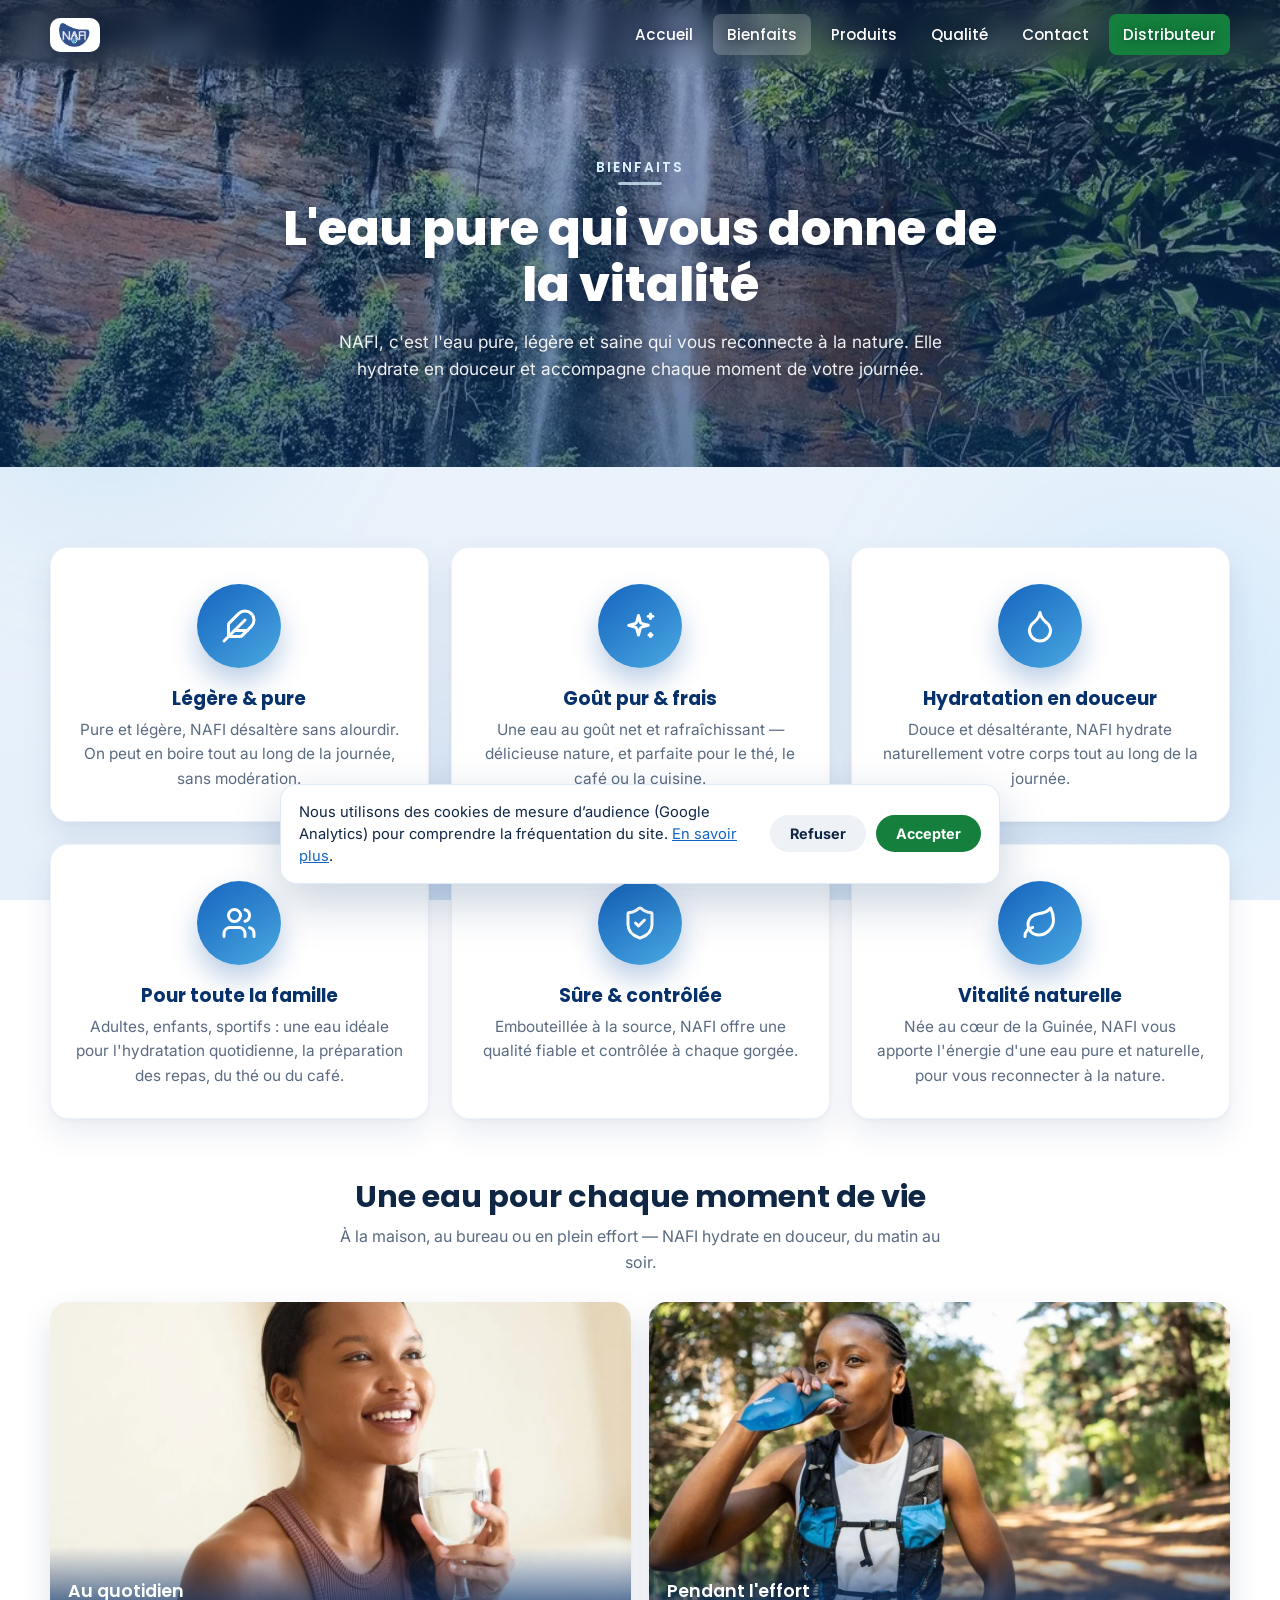
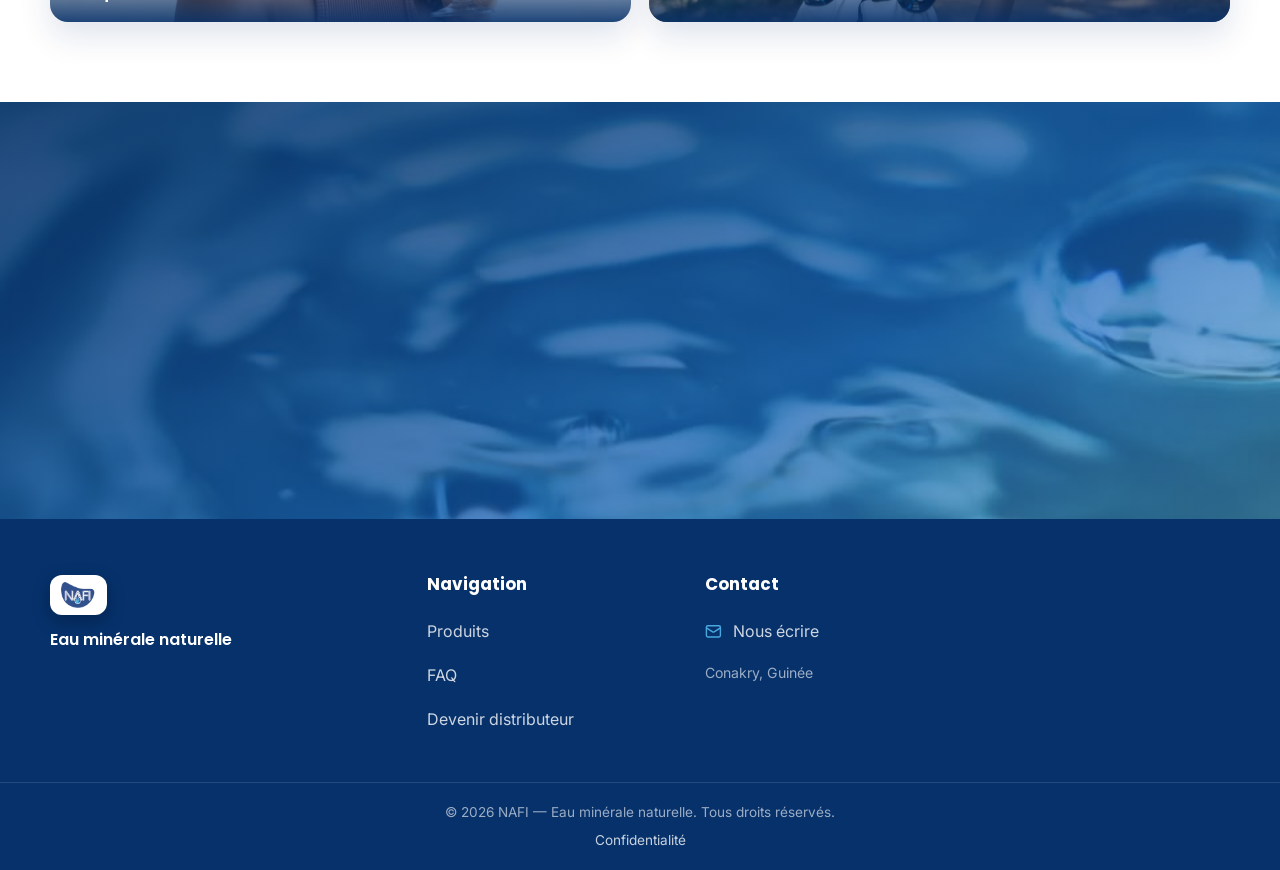
==== commit 7844c4ac: "Statistiques : Google Analytics 4 + bannière de consentement (RGPD) - GA4 (G-NSKBDPZVCM) ajouté dans" ====
--- a/bienfaits.html
+++ b/bienfaits.html
@@ -7,12 +7,22 @@
   <meta name="theme-color" content="#06316b" />
   <title>Les bienfaits — NAFI eau minérale naturelle</title>
   <meta name="description" content="Pourquoi choisir NAFI : une eau pure, légère et idéale pour toute la famille au quotidien." />
-  <link rel="icon" type="image/png" href="images/favicon.png?v=18" />
+  <link rel="icon" type="image/png" href="images/favicon.png?v=23" />
   <link rel="apple-touch-icon" href="images/apple-touch-icon.png" />
   <link rel="preconnect" href="https://fonts.googleapis.com" />
   <link rel="preconnect" href="https://fonts.gstatic.com" crossorigin />
   <link href="https://fonts.googleapis.com/css2?family=Poppins:wght@400;500;600;700;800&family=Inter:wght@400;500;600&display=swap" rel="stylesheet" />
-  <link rel="stylesheet" href="css/style.css?v=18" />
+  <link rel="stylesheet" href="css/style.css?v=23" />
+  <!-- Google Analytics 4 (Consent Mode : mesure pleine après consentement) -->
+  <script async src="https://www.googletagmanager.com/gtag/js?id=G-NSKBDPZVCM"></script>
+  <script>
+    window.dataLayer = window.dataLayer || [];
+    function gtag(){dataLayer.push(arguments);}
+    gtag('js', new Date());
+    gtag('consent', 'default', { 'ad_storage':'denied','ad_user_data':'denied','ad_personalization':'denied','analytics_storage':'denied' });
+    try { if (localStorage.getItem('nafi-consent') === 'granted') gtag('consent','update',{ 'analytics_storage':'granted' }); } catch(e){}
+    gtag('config', 'G-NSKBDPZVCM');
+  </script>
 </head>
 <body class="page-inner has-banner">
   <a class="skip-link" href="#bienfaits">Aller au contenu</a>
@@ -193,6 +203,7 @@
     </svg>
   </button>
 
-  <script src="js/main.js?v=18"></script>
+  <script src="js/main.js?v=23"></script>
+  <script src="js/consent.js?v=23" defer></script>
 </body>
 </html>
--- a/css/style.css
+++ b/css/style.css
@@ -165,20 +165,13 @@
   object-fit: cover; object-position: 50% 50%; z-index: 0; border: 0; background: transparent;
 }
 .hero-bg-img { animation: heroOpen 1.2s cubic-bezier(.22,1,.36,1) both; }
-/* Canvas d'effet d'eau interactif (au-dessus de l'image, sous le contenu) */
-.hero-ripple-canvas {
-  position: absolute; inset: 0; width: 100%; height: 100%;
-  z-index: 0; pointer-events: none;
-  animation: heroOpen 1.2s cubic-bezier(.22,1,.36,1) both;
-}
 /* Animation d'ouverture du hero : le fond se révèle en fondu + léger zoom */
 @keyframes heroOpen { from { opacity: 0; transform: scale(1.07); } to { opacity: 1; transform: scale(1); } }
-@media (prefers-reduced-motion: reduce) { .hero-bg-img, .hero-ripple-canvas { animation: none; } }
+@media (prefers-reduced-motion: reduce) { .hero-bg-img { animation: none; } }
 /* Mobile : image en bannière (photo entière visible, nette) + texte en dessous sur le fond bleu */
 @media (max-width: 760px) {
   .hero { display: block; min-height: auto; padding-top: 76px; }
   .hero-bg-img { position: static; width: calc(100% - 32px); margin: 6px 16px 0; height: auto; border-radius: 22px; box-shadow: 0 16px 36px rgba(3,28,68,.45); animation: heroFade .9s ease both; }
-  .hero-ripple-canvas { display: none; }
   .hero-inner { padding: 28px 0 72px; }
   .scroll-cue { display: none !important; }
 }
@@ -1405,3 +1398,27 @@
 body.page-inner.has-banner .navbar:not(.scrolled) .nav-links a:hover { background: rgba(255,255,255,.16); color: #fff; }
 body.page-inner.has-banner .navbar:not(.scrolled) .nav-links a.active { color: #fff !important; background: rgba(255,255,255,.20); }
 body.page-inner.has-banner .navbar:not(.scrolled) .burger span { background: #fff; box-shadow: 0 1px 5px rgba(3,18,46,.45); }
+
+
+/* ============================================================
+   Bannière de consentement cookies (RGPD)
+   ============================================================ */
+.cookie-bar {
+  position: fixed; left: 16px; right: 16px; bottom: 16px; z-index: 1500;
+  max-width: 720px; margin: 0 auto;
+  display: flex; flex-wrap: wrap; align-items: center; gap: 14px;
+  background: #fff; border: 1px solid rgba(8,76,160,.12);
+  box-shadow: 0 18px 48px rgba(6,49,107,.22); border-radius: 16px; padding: 16px 18px;
+  transform: translateY(140%); opacity: 0;
+  transition: transform .4s cubic-bezier(.2,.8,.2,1), opacity .4s;
+}
+.cookie-bar.show { transform: translateY(0); opacity: 1; }
+.cookie-txt { margin: 0; flex: 1 1 280px; font-size: .92rem; line-height: 1.5; color: var(--ink); }
+.cookie-txt a { color: var(--blue); text-decoration: underline; }
+.cookie-actions { display: flex; gap: 10px; flex: 0 0 auto; }
+.cookie-bar button { border: 0; border-radius: 999px; padding: 10px 20px; font-family: inherit; font-weight: 700; font-size: .9rem; cursor: pointer; transition: background .2s ease; }
+.cookie-refuse { background: #eef1f5; color: var(--ink); }
+.cookie-refuse:hover { background: #e2e7ee; }
+.cookie-accept { background: var(--green-cta); color: #fff; }
+.cookie-accept:hover { background: var(--green-cta-dark); }
+@media (max-width: 520px) { .cookie-actions { width: 100%; } .cookie-bar button { flex: 1; } }
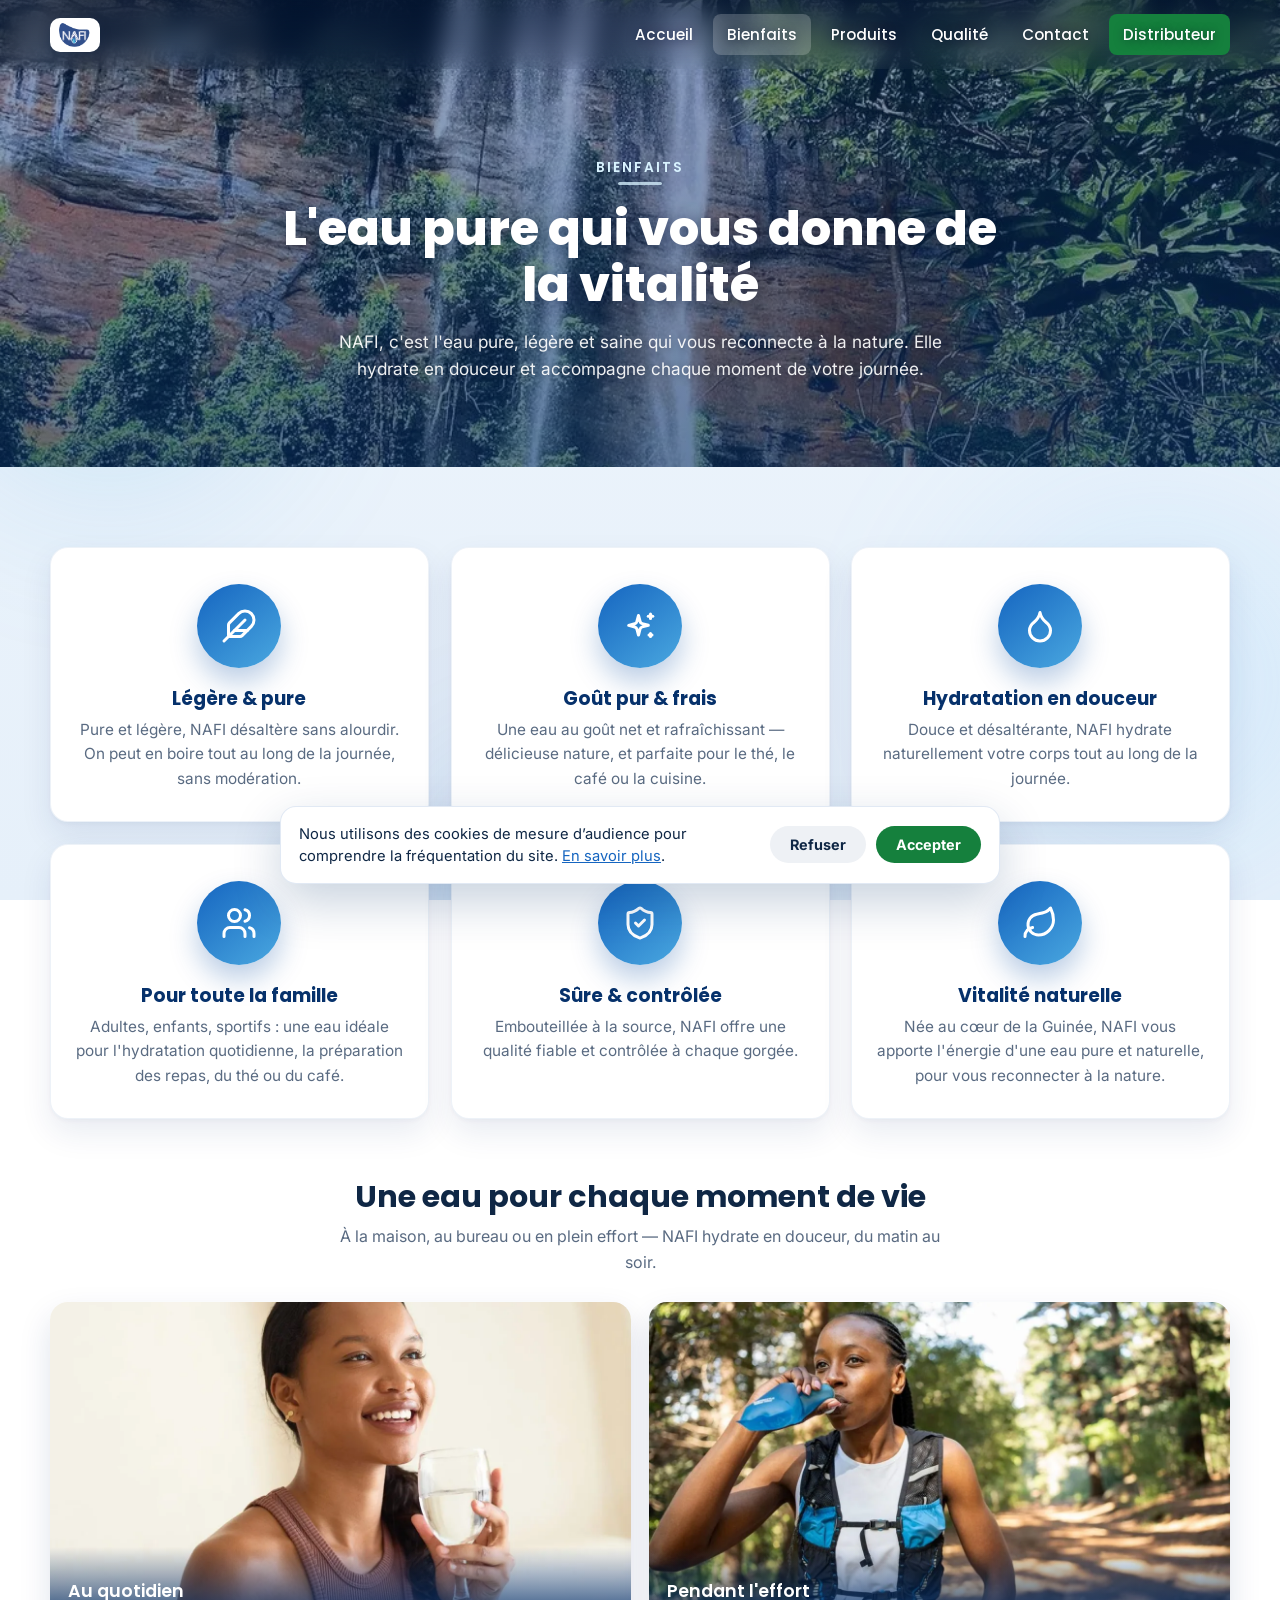
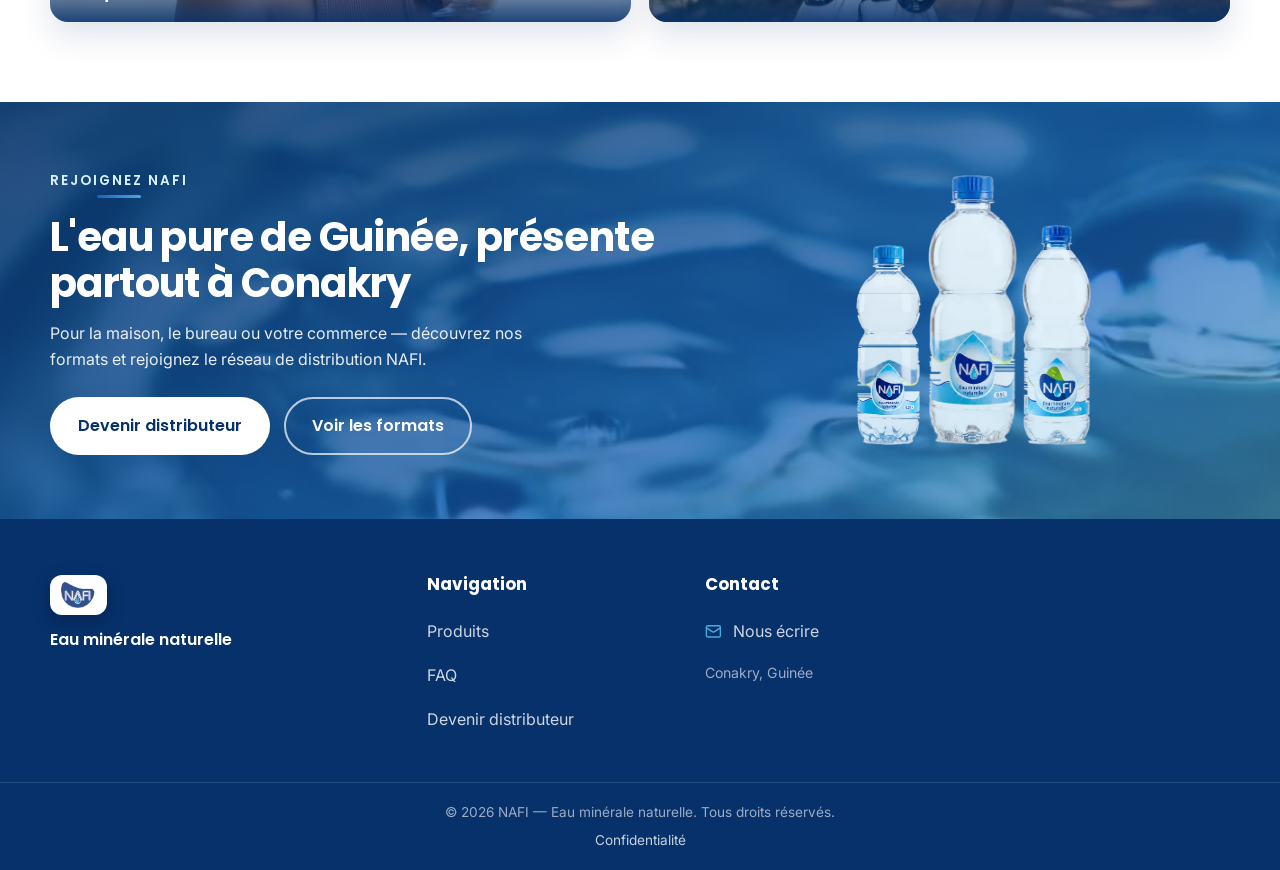
==== commit 5253bf4e: "Bannière cookies : retrait de la mention « Google Analytics » - Le bandeau parle simplement de « coo" ====
--- a/bienfaits.html
+++ b/bienfaits.html
@@ -7,12 +7,12 @@
   <meta name="theme-color" content="#06316b" />
   <title>Les bienfaits — NAFI eau minérale naturelle</title>
   <meta name="description" content="Pourquoi choisir NAFI : une eau pure, légère et idéale pour toute la famille au quotidien." />
-  <link rel="icon" type="image/png" href="images/favicon.png?v=23" />
+  <link rel="icon" type="image/png" href="images/favicon.png?v=24" />
   <link rel="apple-touch-icon" href="images/apple-touch-icon.png" />
   <link rel="preconnect" href="https://fonts.googleapis.com" />
   <link rel="preconnect" href="https://fonts.gstatic.com" crossorigin />
   <link href="https://fonts.googleapis.com/css2?family=Poppins:wght@400;500;600;700;800&family=Inter:wght@400;500;600&display=swap" rel="stylesheet" />
-  <link rel="stylesheet" href="css/style.css?v=23" />
+  <link rel="stylesheet" href="css/style.css?v=24" />
   <!-- Google Analytics 4 (Consent Mode : mesure pleine après consentement) -->
   <script async src="https://www.googletagmanager.com/gtag/js?id=G-NSKBDPZVCM"></script>
   <script>
@@ -203,7 +203,7 @@
     </svg>
   </button>
 
-  <script src="js/main.js?v=23"></script>
-  <script src="js/consent.js?v=23" defer></script>
+  <script src="js/main.js?v=24"></script>
+  <script src="js/consent.js?v=24" defer></script>
 </body>
 </html>
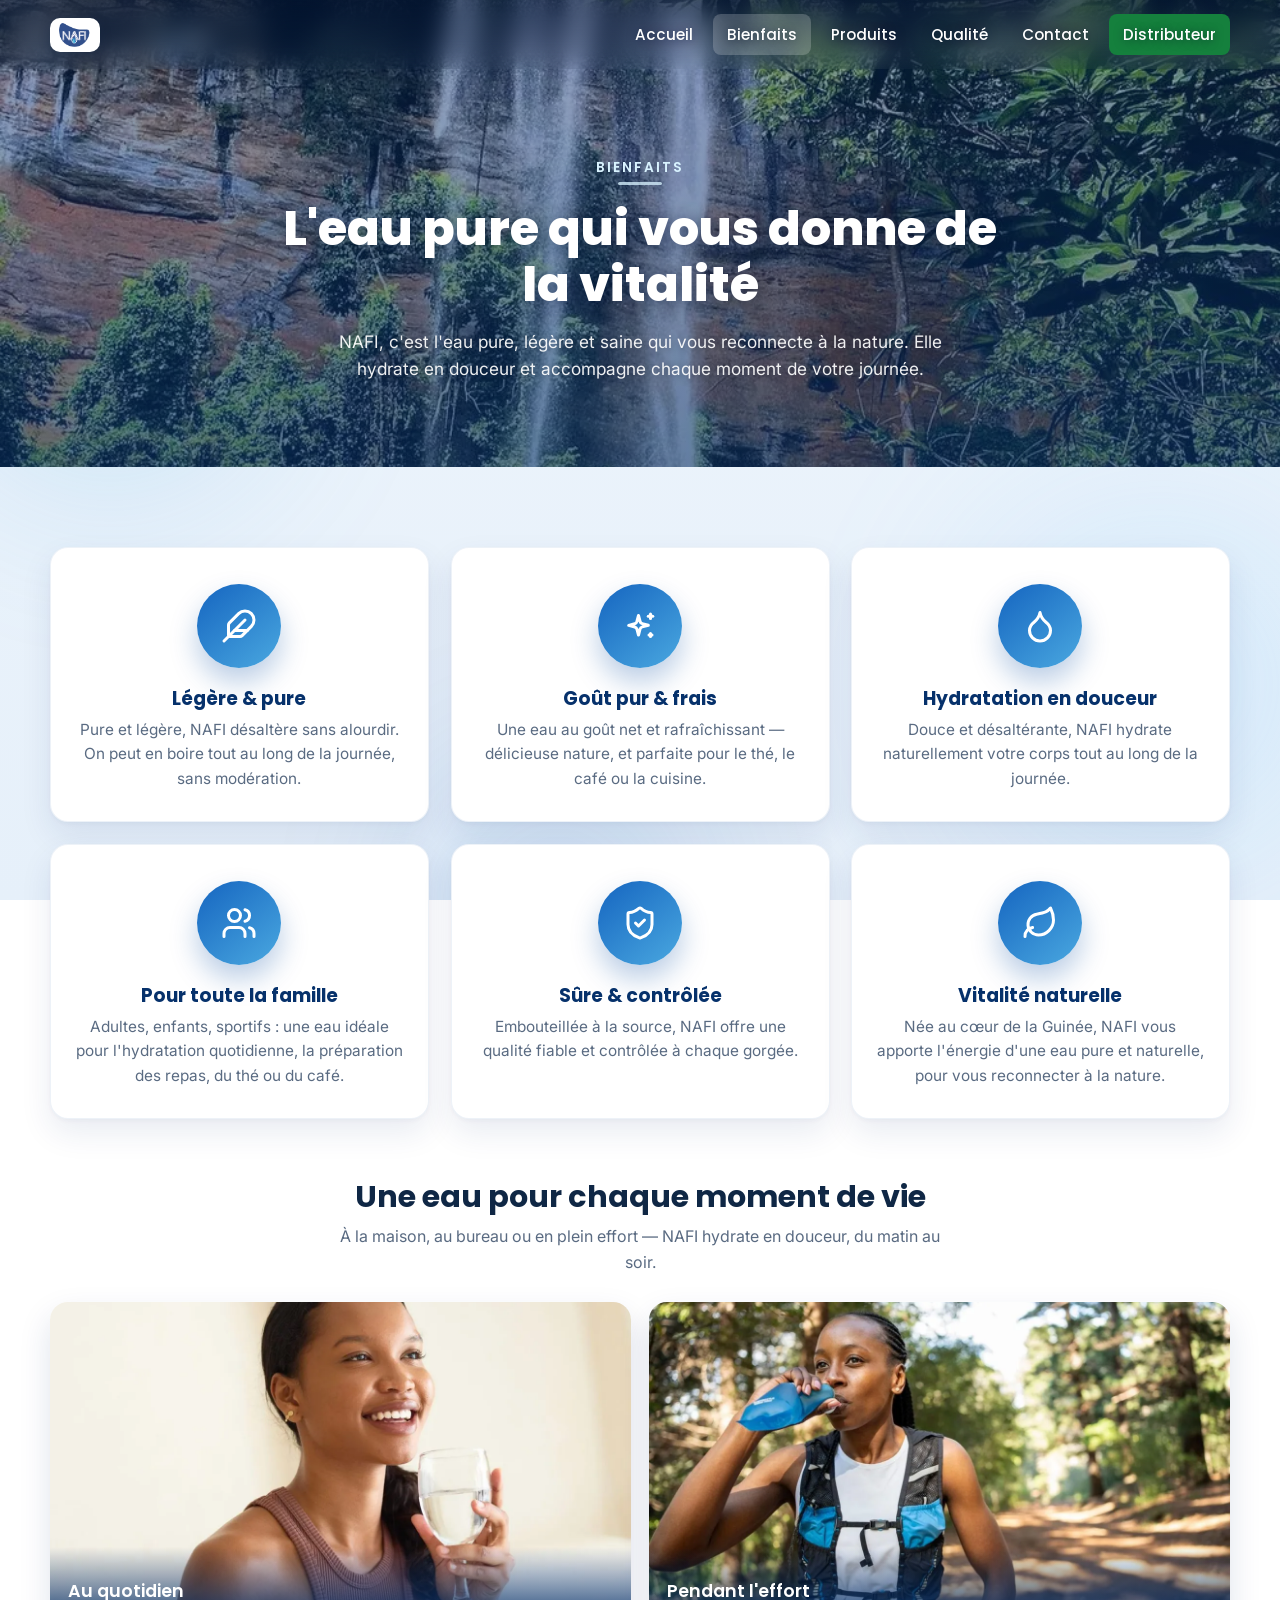
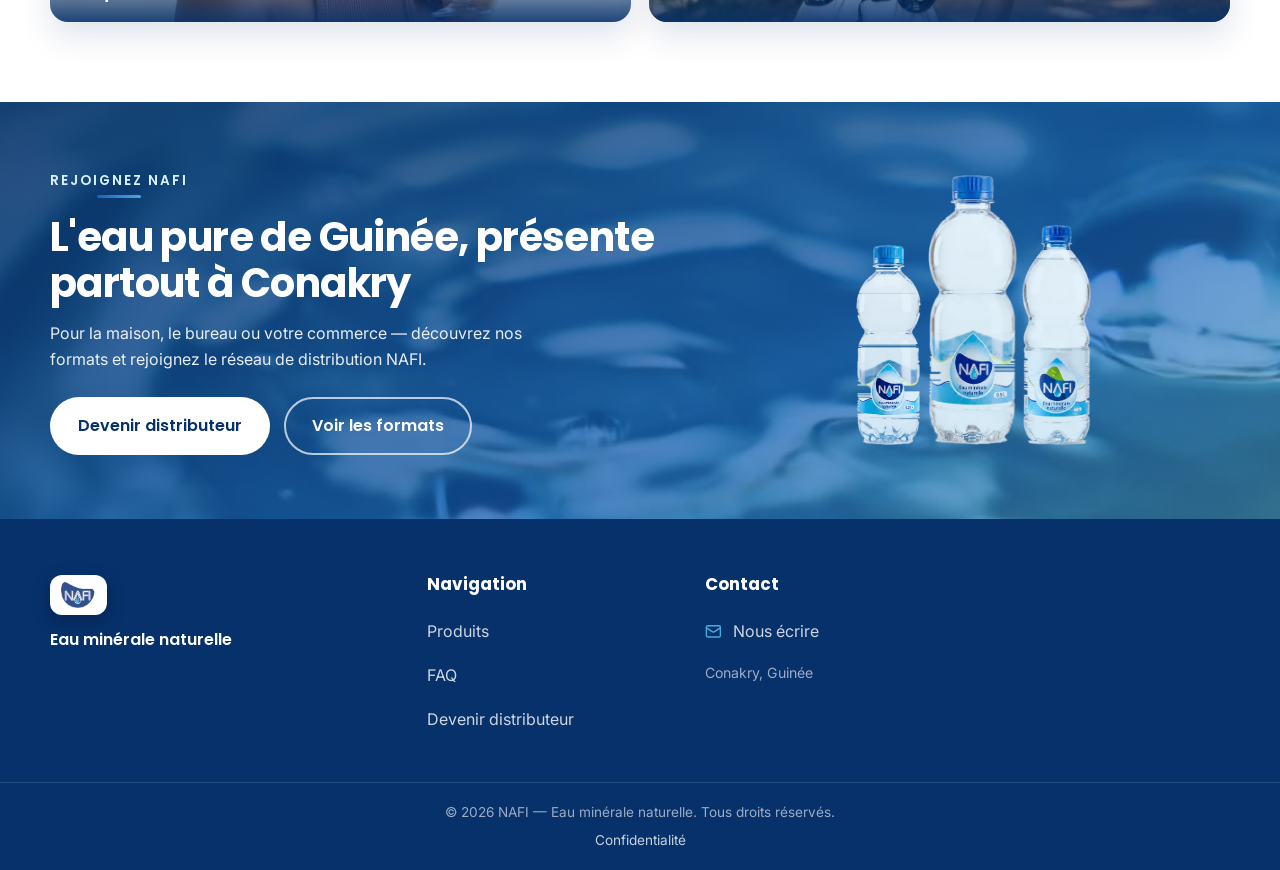
==== commit 94a13fac: "feat(stats): mouchard cookieless + retrait de Google Analytics & bannière Rebasé sur le nouveau main" ====
--- a/bienfaits.html
+++ b/bienfaits.html
@@ -13,16 +13,6 @@
   <link rel="preconnect" href="https://fonts.gstatic.com" crossorigin />
   <link href="https://fonts.googleapis.com/css2?family=Poppins:wght@400;500;600;700;800&family=Inter:wght@400;500;600&display=swap" rel="stylesheet" />
   <link rel="stylesheet" href="css/style.css?v=24" />
-  <!-- Google Analytics 4 (Consent Mode : mesure pleine après consentement) -->
-  <script async src="https://www.googletagmanager.com/gtag/js?id=G-NSKBDPZVCM"></script>
-  <script>
-    window.dataLayer = window.dataLayer || [];
-    function gtag(){dataLayer.push(arguments);}
-    gtag('js', new Date());
-    gtag('consent', 'default', { 'ad_storage':'denied','ad_user_data':'denied','ad_personalization':'denied','analytics_storage':'denied' });
-    try { if (localStorage.getItem('nafi-consent') === 'granted') gtag('consent','update',{ 'analytics_storage':'granted' }); } catch(e){}
-    gtag('config', 'G-NSKBDPZVCM');
-  </script>
 </head>
 <body class="page-inner has-banner">
   <a class="skip-link" href="#bienfaits">Aller au contenu</a>
@@ -71,8 +61,8 @@
         <a href="bienfaits.html" class="active">Bienfaits</a>
         <a href="produits.html">Produits</a>
         <a href="qualite.html">Qualité</a>
-        <a href="contact.html">Contact</a>
-        <a href="contact.html#distributeur" class="nav-cta">Distributeur</a>
+        <a href="contact.html" data-stat="contact">Contact</a>
+        <a href="contact.html#distributeur" data-stat="distributeur" class="nav-cta">Distributeur</a>
       </nav>
 
       <button class="burger" id="burger" aria-label="Ouvrir le menu" aria-expanded="false">
@@ -159,7 +149,7 @@
         <h2>L'eau pure de Guinée, présente partout à Conakry</h2>
         <p>Pour la maison, le bureau ou votre commerce — découvrez nos formats et rejoignez le réseau de distribution NAFI.</p>
         <div class="cta-actions">
-          <a href="contact.html#distributeur" class="btn btn-light">Devenir distributeur</a>
+          <a href="contact.html#distributeur" data-stat="distributeur" class="btn btn-light">Devenir distributeur</a>
           <a href="produits.html" class="btn btn-outline-light">Voir les formats</a>
         </div>
       </div>
@@ -182,12 +172,12 @@
         <h4>Navigation</h4>
         <a href="produits.html">Produits</a>
         <a href="contact.html#faq">FAQ</a>
-        <a href="contact.html#distributeur">Devenir distributeur</a>
+        <a href="contact.html#distributeur" data-stat="distributeur">Devenir distributeur</a>
       </div>
 
       <div class="footer-col">
         <h4>Contact</h4>
-        <a href="contact.html"><svg class="ico ico-link" aria-hidden="true"><use href="#i-mail"/></svg> Nous écrire</a>
+        <a href="contact.html" data-stat="contact"><svg class="ico ico-link" aria-hidden="true"><use href="#i-mail"/></svg> Nous écrire</a>
         <p class="footer-city">Conakry, Guinée</p>
       </div>
     </div>
@@ -204,6 +194,6 @@
   </button>
 
   <script src="js/main.js?v=24"></script>
-  <script src="js/consent.js?v=24" defer></script>
+  <script src="js/stats.js?v=25" defer></script>
 </body>
 </html>
--- a/css/style.css
+++ b/css/style.css
@@ -1400,25 +1400,3 @@
 body.page-inner.has-banner .navbar:not(.scrolled) .burger span { background: #fff; box-shadow: 0 1px 5px rgba(3,18,46,.45); }
 
 
-/* ============================================================
-   Bannière de consentement cookies (RGPD)
-   ============================================================ */
-.cookie-bar {
-  position: fixed; left: 16px; right: 16px; bottom: 16px; z-index: 1500;
-  max-width: 720px; margin: 0 auto;
-  display: flex; flex-wrap: wrap; align-items: center; gap: 14px;
-  background: #fff; border: 1px solid rgba(8,76,160,.12);
-  box-shadow: 0 18px 48px rgba(6,49,107,.22); border-radius: 16px; padding: 16px 18px;
-  transform: translateY(140%); opacity: 0;
-  transition: transform .4s cubic-bezier(.2,.8,.2,1), opacity .4s;
-}
-.cookie-bar.show { transform: translateY(0); opacity: 1; }
-.cookie-txt { margin: 0; flex: 1 1 280px; font-size: .92rem; line-height: 1.5; color: var(--ink); }
-.cookie-txt a { color: var(--blue); text-decoration: underline; }
-.cookie-actions { display: flex; gap: 10px; flex: 0 0 auto; }
-.cookie-bar button { border: 0; border-radius: 999px; padding: 10px 20px; font-family: inherit; font-weight: 700; font-size: .9rem; cursor: pointer; transition: background .2s ease; }
-.cookie-refuse { background: #eef1f5; color: var(--ink); }
-.cookie-refuse:hover { background: #e2e7ee; }
-.cookie-accept { background: var(--green-cta); color: #fff; }
-.cookie-accept:hover { background: var(--green-cta-dark); }
-@media (max-width: 520px) { .cookie-actions { width: 100%; } .cookie-bar button { flex: 1; } }
